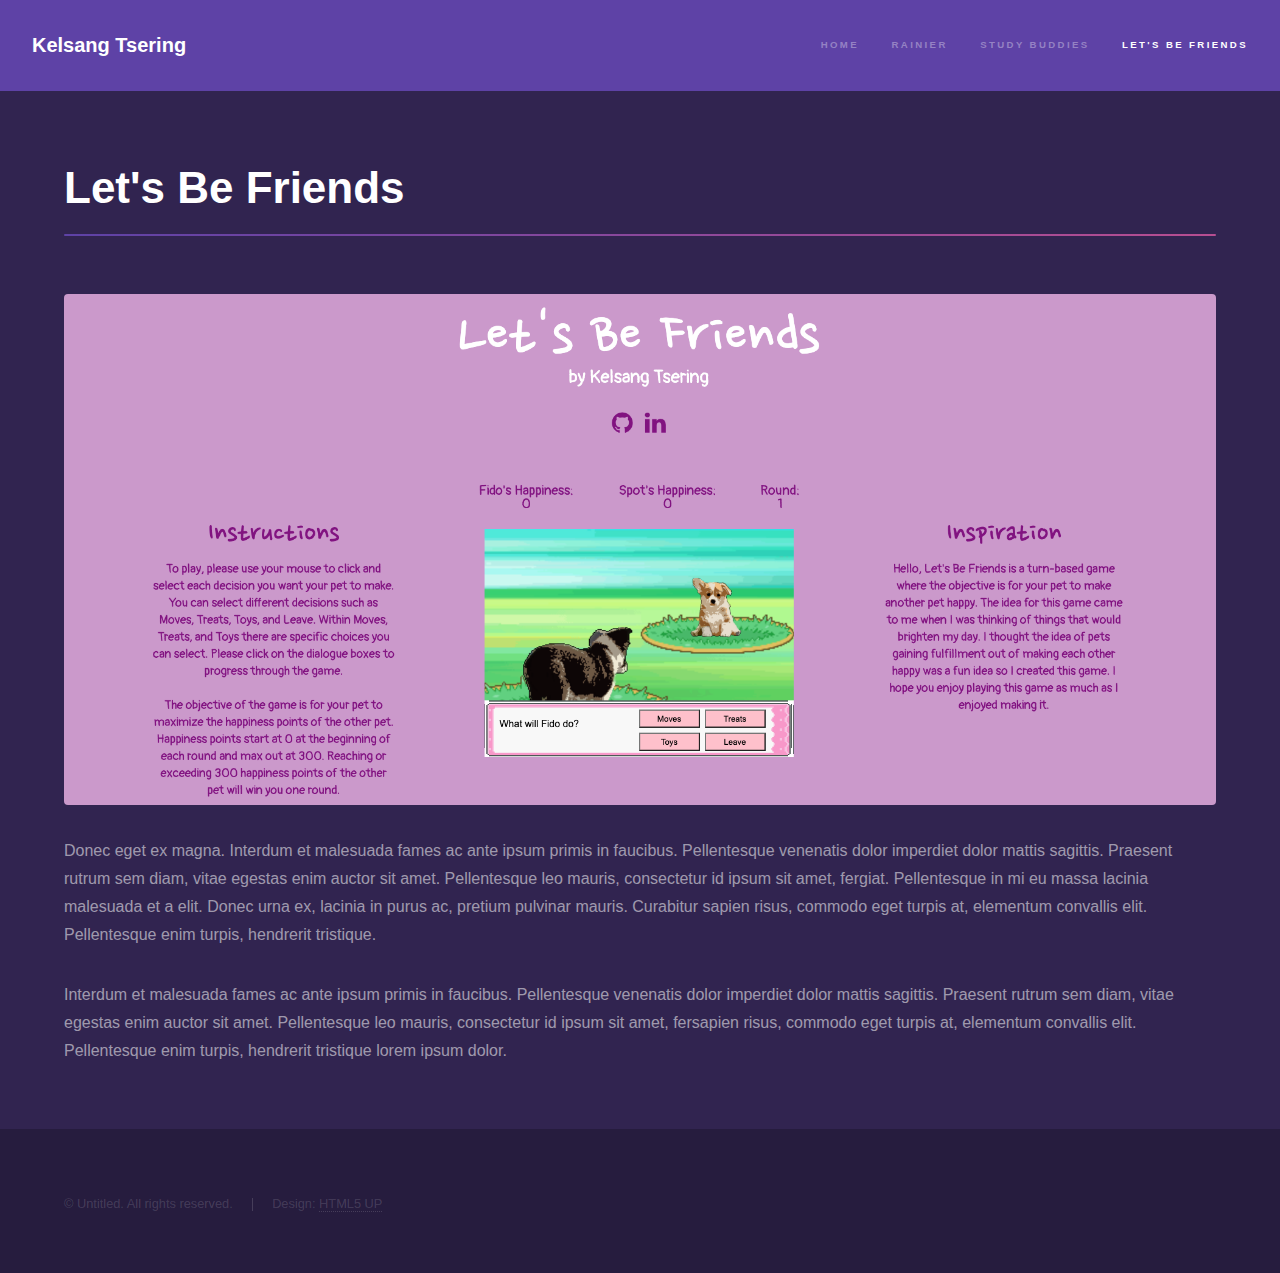
==== letsbefriends.html @ 70586654 "work on changes" ====
<!DOCTYPE HTML>
<!--
	Hyperspace by HTML5 UP
	html5up.net | @ajlkn
	Free for personal and commercial use under the CCA 3.0 license (html5up.net/license)
-->
<html>
	<head>
		<title>Kelsang Tsering</title>
		<meta charset="utf-8" />
		<meta name="viewport" content="width=device-width, initial-scale=1, user-scalable=no" />
		<link rel="stylesheet" href="assets/css/main.css" />
		<noscript><link rel="stylesheet" href="assets/css/noscript.css" /></noscript>
	</head>
	<body class="is-preload">

		<!-- Header -->
			<header id="header">
				<a href="index.html" class="title">Kelsang Tsering</a>
				<nav>
					<ul>
						<li><a href="index.html">Home</a></li>
						<li><a href="rainier.html">Rainier</a></li>
						<li><a href="studybuddies.html">Study Buddies</a></li>
						<li><a href="letsbefriends.html" class="active">Let's Be Friends</a></li>
					</ul>
				</nav>
			</header>

		<!-- Wrapper -->
			<div id="wrapper">

				<!-- Main -->
					<section id="main" class="wrapper">
						<div class="inner">
							<h1 class="major">Let's Be Friends</h1>
							<span class="image fit"><img src="images/letsbefriendsmain.png" alt="" /></span>
							<p>Donec eget ex magna. Interdum et malesuada fames ac ante ipsum primis in faucibus. Pellentesque venenatis dolor imperdiet dolor mattis sagittis. Praesent rutrum sem diam, vitae egestas enim auctor sit amet. Pellentesque leo mauris, consectetur id ipsum sit amet, fergiat. Pellentesque in mi eu massa lacinia malesuada et a elit. Donec urna ex, lacinia in purus ac, pretium pulvinar mauris. Curabitur sapien risus, commodo eget turpis at, elementum convallis elit. Pellentesque enim turpis, hendrerit tristique.</p>
							<p>Interdum et malesuada fames ac ante ipsum primis in faucibus. Pellentesque venenatis dolor imperdiet dolor mattis sagittis. Praesent rutrum sem diam, vitae egestas enim auctor sit amet. Pellentesque leo mauris, consectetur id ipsum sit amet, fersapien risus, commodo eget turpis at, elementum convallis elit. Pellentesque enim turpis, hendrerit tristique lorem ipsum dolor.</p>
						</div>
					</section>

			</div>

		<!-- Footer -->
			<footer id="footer" class="wrapper alt">
				<div class="inner">
					<ul class="menu">
						<li>&copy; Untitled. All rights reserved.</li><li>Design: <a href="http://html5up.net">HTML5 UP</a></li>
					</ul>
				</div>
			</footer>

		<!-- Scripts -->
			<script src="assets/js/jquery.min.js"></script>
			<script src="assets/js/jquery.scrollex.min.js"></script>
			<script src="assets/js/jquery.scrolly.min.js"></script>
			<script src="assets/js/browser.min.js"></script>
			<script src="assets/js/breakpoints.min.js"></script>
			<script src="assets/js/util.js"></script>
			<script src="assets/js/main.js"></script>

	</body>
</html>
---- assets/css/main.css ----
@import url(fontawesome-all.min.css);

/*
	Hyperspace by HTML5 UP
	html5up.net | @ajlkn
	Free for personal and commercial use under the CCA 3.0 license (html5up.net/license)
*/

html, body, div, span, applet, object,
iframe, h1, h2, h3, h4, h5, h6, p, blockquote,
pre, a, abbr, acronym, address, big, cite,
code, del, dfn, em, img, ins, kbd, q, s, samp,
small, strike, strong, sub, sup, tt, var, b,
u, i, center, dl, dt, dd, ol, ul, li, fieldset,
form, label, legend, table, caption, tbody,
tfoot, thead, tr, th, td, article, aside,
canvas, details, embed, figure, figcaption,
footer, header, hgroup, menu, nav, output, ruby,
section, summary, time, mark, audio, video {
	margin: 0;
	padding: 0;
	border: 0;
	font-size: 100%;
	font: inherit;
	vertical-align: baseline;}

article, aside, details, figcaption, figure,
footer, header, hgroup, menu, nav, section {
	display: block;}

body {
	line-height: 1;
}

ol, ul {
	list-style: none;
}

blockquote, q {
	quotes: none;
}

	blockquote:before, blockquote:after, q:before, q:after {
		content: '';
		content: none;
	}

table {
	border-collapse: collapse;
	border-spacing: 0;
}

body {
	-webkit-text-size-adjust: none;
}

mark {
	background-color: transparent;
	color: inherit;
}

input::-moz-focus-inner {
	border: 0;
	padding: 0;
}

input, select, textarea {
	-moz-appearance: none;
	-webkit-appearance: none;
	-ms-appearance: none;
	appearance: none;
}

/* Basic */

	@-ms-viewport {
		width: device-width;
	}

	body {
		-ms-overflow-style: scrollbar;
	}

	@media screen and (max-width: 480px) {

		html, body {
			min-width: 320px;
		}

	}

	html {
		box-sizing: border-box;
	}

	*, *:before, *:after {
		box-sizing: inherit;
	}

	body {
		background: #312450;
	}

		body.is-preload *, body.is-preload *:before, body.is-preload *:after {
			-moz-animation: none !important;
			-webkit-animation: none !important;
			-ms-animation: none !important;
			animation: none !important;
			-moz-transition: none !important;
			-webkit-transition: none !important;
			-ms-transition: none !important;
			transition: none !important;
		}

/* Type */

	body, input, select, textarea {
		color: rgba(255, 255, 255, 0.55);
		font-family: Arial, Helvetica, sans-serif;
		font-size: 16.5pt;
		font-weight: normal;
		line-height: 1.75;
	}

		@media screen and (max-width: 1680px) {

			body, input, select, textarea {
				font-size: 13pt;
			}

		}

		@media screen and (max-width: 1280px) {

			body, input, select, textarea {
				font-size: 12pt;
			}

		}

		@media screen and (max-width: 360px) {

			body, input, select, textarea {
				font-size: 11pt;
			}

		}

	a {
		-moz-transition: color 0.2s ease, border-bottom-color 0.2s ease;
		-webkit-transition: color 0.2s ease, border-bottom-color 0.2s ease;
		-ms-transition: color 0.2s ease, border-bottom-color 0.2s ease;
		transition: color 0.2s ease, border-bottom-color 0.2s ease;
		border-bottom: dotted 1px rgba(255, 255, 255, 0.35);
		color: inherit;
		text-decoration: none;
	}

		a:hover {
			border-bottom-color: transparent;
			color: #ffffff;
		}

	strong, b {
		color: #ffffff;
		font-weight: bold;
	}

	em, i {
		font-style: italic;
	}

	p {
		margin: 0 0 2em 0;
	}

	h1, h2, h3, h4, h5, h6 {
		color: #ffffff;
		font-weight: bold;
		line-height: 1.5;
		margin: 0 0 0.5em 0;
	}

		h1 a, h2 a, h3 a, h4 a, h5 a, h6 a {
			color: inherit;
			text-decoration: none;
		}

	h1 {
		font-size: 2.75em;
	}

		h1.major {
			margin: 0 0 1.3em 0;
			position: relative;
			padding-bottom: 0.35em;
		}

			h1.major:after {
				background-image: -moz-linear-gradient(to right, #5e42a6, #b74e91);
				background-image: -webkit-linear-gradient(to right, #5e42a6, #b74e91);
				background-image: -ms-linear-gradient(to right, #5e42a6, #b74e91);
				background-image: linear-gradient(to right, #5e42a6, #b74e91);
				-moz-transition: max-width 0.2s ease;
				-webkit-transition: max-width 0.2s ease;
				-ms-transition: max-width 0.2s ease;
				transition: max-width 0.2s ease;
				border-radius: 0.2em;
				bottom: 0;
				content: '';
				height: 0.05em;
				position: absolute;
				right: 0;
				width: 100%;
			}

	h2 {
		font-size: 1.75em;
	}

	h3 {
		font-size: 1.1em;
	}

	h4 {
		font-size: 1em;
	}

	h5 {
		font-size: 0.8em;
	}

	h6 {
		font-size: 0.6em;
	}

	@media screen and (max-width: 736px) {

		h1 {
			font-size: 2em;
		}

		h2 {
			font-size: 1.25em;
		}

		h3 {
			font-size: 1em;
		}

		h4 {
			font-size: 0.8em;
		}

		h5 {
			font-size: 0.6em;
		}

		h6 {
			font-size: 0.6em;
		}

	}

	sub {
		font-size: 0.8em;
		position: relative;
		top: 0.5em;
	}

	sup {
		font-size: 0.8em;
		position: relative;
		top: -0.5em;
	}

	blockquote {
		border-left: solid 4px rgba(255, 255, 255, 0.15);
		font-style: italic;
		margin: 0 0 2em 0;
		padding: 0.5em 0 0.5em 2em;
	}

	code {
		background: rgba(255, 255, 255, 0.05);
		border-radius: 0.25em;
		border: solid 1px rgba(255, 255, 255, 0.15);
		font-family: "Courier New", monospace;
		font-size: 0.9em;
		margin: 0 0.25em;
		padding: 0.25em 0.65em;
	}

	pre {
		-webkit-overflow-scrolling: touch;
		font-family: "Courier New", monospace;
		font-size: 0.9em;
		margin: 0 0 2em 0;
	}

		pre code {
			display: block;
			line-height: 1.75em;
			padding: 1em 1.5em;
			overflow-x: auto;
		}

	hr {
		border: 0;
		border-bottom: solid 1px rgba(255, 255, 255, 0.15);
		margin: 2em 0;
	}

		hr.major {
			margin: 3em 0;
		}

	.align-left {
		text-align: left;
	}

	.align-center {
		text-align: center;
	}

	.align-right {
		text-align: right;
	}

/* Row */

	.row {
		display: flex;
		flex-wrap: wrap;
		box-sizing: border-box;
		align-items: stretch;
	}

		.row > * {
			box-sizing: border-box;
		}

		.row.gtr-uniform > * > :last-child {
			margin-bottom: 0;
		}

		.row.aln-left {
			justify-content: flex-start;
		}

		.row.aln-center {
			justify-content: center;
		}

		.row.aln-right {
			justify-content: flex-end;
		}

		.row.aln-top {
			align-items: flex-start;
		}

		.row.aln-middle {
			align-items: center;
		}

		.row.aln-bottom {
			align-items: flex-end;
		}

		.row > .imp {
			order: -1;
		}

		.row > .col-1 {
			width: 8.33333%;
		}

		.row > .off-1 {
			margin-left: 8.33333%;
		}

		.row > .col-2 {
			width: 16.66667%;
		}

		.row > .off-2 {
			margin-left: 16.66667%;
		}

		.row > .col-3 {
			width: 25%;
		}

		.row > .off-3 {
			margin-left: 25%;
		}

		.row > .col-4 {
			width: 33.33333%;
		}

		.row > .off-4 {
			margin-left: 33.33333%;
		}

		.row > .col-5 {
			width: 41.66667%;
		}

		.row > .off-5 {
			margin-left: 41.66667%;
		}

		.row > .col-6 {
			width: 50%;
		}

		.row > .off-6 {
			margin-left: 50%;
		}

		.row > .col-7 {
			width: 58.33333%;
		}

		.row > .off-7 {
			margin-left: 58.33333%;
		}

		.row > .col-8 {
			width: 66.66667%;
		}

		.row > .off-8 {
			margin-left: 66.66667%;
		}

		.row > .col-9 {
			width: 75%;
		}

		.row > .off-9 {
			margin-left: 75%;
		}

		.row > .col-10 {
			width: 83.33333%;
		}

		.row > .off-10 {
			margin-left: 83.33333%;
		}

		.row > .col-11 {
			width: 91.66667%;
		}

		.row > .off-11 {
			margin-left: 91.66667%;
		}

		.row > .col-12 {
			width: 100%;
		}

		.row > .off-12 {
			margin-left: 100%;
		}

		.row.gtr-0 {
			margin-top: 0;
			margin-left: 0em;
		}

			.row.gtr-0 > * {
				padding: 0 0 0 0em;
			}

			.row.gtr-0.gtr-uniform {
				margin-top: 0em;
			}

				.row.gtr-0.gtr-uniform > * {
					padding-top: 0em;
				}

		.row.gtr-25 {
			margin-top: 0;
			margin-left: -0.375em;
		}

			.row.gtr-25 > * {
				padding: 0 0 0 0.375em;
			}

			.row.gtr-25.gtr-uniform {
				margin-top: -0.375em;
			}

				.row.gtr-25.gtr-uniform > * {
					padding-top: 0.375em;
				}

		.row.gtr-50 {
			margin-top: 0;
			margin-left: -0.75em;
		}

			.row.gtr-50 > * {
				padding: 0 0 0 0.75em;
			}

			.row.gtr-50.gtr-uniform {
				margin-top: -0.75em;
			}

				.row.gtr-50.gtr-uniform > * {
					padding-top: 0.75em;
				}

		.row {
			margin-top: 0;
			margin-left: -1.5em;
		}

			.row > * {
				padding: 0 0 0 1.5em;
			}

			.row.gtr-uniform {
				margin-top: -1.5em;
			}

				.row.gtr-uniform > * {
					padding-top: 1.5em;
				}

		.row.gtr-150 {
			margin-top: 0;
			margin-left: -2.25em;
		}

			.row.gtr-150 > * {
				padding: 0 0 0 2.25em;
			}

			.row.gtr-150.gtr-uniform {
				margin-top: -2.25em;
			}

				.row.gtr-150.gtr-uniform > * {
					padding-top: 2.25em;
				}

		.row.gtr-200 {
			margin-top: 0;
			margin-left: -3em;
		}

			.row.gtr-200 > * {
				padding: 0 0 0 3em;
			}

			.row.gtr-200.gtr-uniform {
				margin-top: -3em;
			}

				.row.gtr-200.gtr-uniform > * {
					padding-top: 3em;
				}

		@media screen and (max-width: 1680px) {

			.row {
				display: flex;
				flex-wrap: wrap;
				box-sizing: border-box;
				align-items: stretch;
			}

				.row > * {
					box-sizing: border-box;
				}

				.row.gtr-uniform > * > :last-child {
					margin-bottom: 0;
				}

				.row.aln-left {
					justify-content: flex-start;
				}

				.row.aln-center {
					justify-content: center;
				}

				.row.aln-right {
					justify-content: flex-end;
				}

				.row.aln-top {
					align-items: flex-start;
				}

				.row.aln-middle {
					align-items: center;
				}

				.row.aln-bottom {
					align-items: flex-end;
				}

				.row > .imp-xlarge {
					order: -1;
				}

				.row > .col-1-xlarge {
					width: 8.33333%;
				}

				.row > .off-1-xlarge {
					margin-left: 8.33333%;
				}

				.row > .col-2-xlarge {
					width: 16.66667%;
				}

				.row > .off-2-xlarge {
					margin-left: 16.66667%;
				}

				.row > .col-3-xlarge {
					width: 25%;
				}

				.row > .off-3-xlarge {
					margin-left: 25%;
				}

				.row > .col-4-xlarge {
					width: 33.33333%;
				}

				.row > .off-4-xlarge {
					margin-left: 33.33333%;
				}

				.row > .col-5-xlarge {
					width: 41.66667%;
				}

				.row > .off-5-xlarge {
					margin-left: 41.66667%;
				}

				.row > .col-6-xlarge {
					width: 50%;
				}

				.row > .off-6-xlarge {
					margin-left: 50%;
				}

				.row > .col-7-xlarge {
					width: 58.33333%;
				}

				.row > .off-7-xlarge {
					margin-left: 58.33333%;
				}

				.row > .col-8-xlarge {
					width: 66.66667%;
				}

				.row > .off-8-xlarge {
					margin-left: 66.66667%;
				}

				.row > .col-9-xlarge {
					width: 75%;
				}

				.row > .off-9-xlarge {
					margin-left: 75%;
				}

				.row > .col-10-xlarge {
					width: 83.33333%;
				}

				.row > .off-10-xlarge {
					margin-left: 83.33333%;
				}

				.row > .col-11-xlarge {
					width: 91.66667%;
				}

				.row > .off-11-xlarge {
					margin-left: 91.66667%;
				}

				.row > .col-12-xlarge {
					width: 100%;
				}

				.row > .off-12-xlarge {
					margin-left: 100%;
				}

				.row.gtr-0 {
					margin-top: 0;
					margin-left: 0em;
				}

					.row.gtr-0 > * {
						padding: 0 0 0 0em;
					}

					.row.gtr-0.gtr-uniform {
						margin-top: 0em;
					}

						.row.gtr-0.gtr-uniform > * {
							padding-top: 0em;
						}

				.row.gtr-25 {
					margin-top: 0;
					margin-left: -0.375em;
				}

					.row.gtr-25 > * {
						padding: 0 0 0 0.375em;
					}

					.row.gtr-25.gtr-uniform {
						margin-top: -0.375em;
					}

						.row.gtr-25.gtr-uniform > * {
							padding-top: 0.375em;
						}

				.row.gtr-50 {
					margin-top: 0;
					margin-left: -0.75em;
				}

					.row.gtr-50 > * {
						padding: 0 0 0 0.75em;
					}

					.row.gtr-50.gtr-uniform {
						margin-top: -0.75em;
					}

						.row.gtr-50.gtr-uniform > * {
							padding-top: 0.75em;
						}

				.row {
					margin-top: 0;
					margin-left: -1.5em;
				}

					.row > * {
						padding: 0 0 0 1.5em;
					}

					.row.gtr-uniform {
						margin-top: -1.5em;
					}

						.row.gtr-uniform > * {
							padding-top: 1.5em;
						}

				.row.gtr-150 {
					margin-top: 0;
					margin-left: -2.25em;
				}

					.row.gtr-150 > * {
						padding: 0 0 0 2.25em;
					}

					.row.gtr-150.gtr-uniform {
						margin-top: -2.25em;
					}

						.row.gtr-150.gtr-uniform > * {
							padding-top: 2.25em;
						}

				.row.gtr-200 {
					margin-top: 0;
					margin-left: -3em;
				}

					.row.gtr-200 > * {
						padding: 0 0 0 3em;
					}

					.row.gtr-200.gtr-uniform {
						margin-top: -3em;
					}

						.row.gtr-200.gtr-uniform > * {
							padding-top: 3em;
						}

		}

		@media screen and (max-width: 1280px) {

			.row {
				display: flex;
				flex-wrap: wrap;
				box-sizing: border-box;
				align-items: stretch;
			}

				.row > * {
					box-sizing: border-box;
				}

				.row.gtr-uniform > * > :last-child {
					margin-bottom: 0;
				}

				.row.aln-left {
					justify-content: flex-start;
				}

				.row.aln-center {
					justify-content: center;
				}

				.row.aln-right {
					justify-content: flex-end;
				}

				.row.aln-top {
					align-items: flex-start;
				}

				.row.aln-middle {
					align-items: center;
				}

				.row.aln-bottom {
					align-items: flex-end;
				}

				.row > .imp-large {
					order: -1;
				}

				.row > .col-1-large {
					width: 8.33333%;
				}

				.row > .off-1-large {
					margin-left: 8.33333%;
				}

				.row > .col-2-large {
					width: 16.66667%;
				}

				.row > .off-2-large {
					margin-left: 16.66667%;
				}

				.row > .col-3-large {
					width: 25%;
				}

				.row > .off-3-large {
					margin-left: 25%;
				}

				.row > .col-4-large {
					width: 33.33333%;
				}

				.row > .off-4-large {
					margin-left: 33.33333%;
				}

				.row > .col-5-large {
					width: 41.66667%;
				}

				.row > .off-5-large {
					margin-left: 41.66667%;
				}

				.row > .col-6-large {
					width: 50%;
				}

				.row > .off-6-large {
					margin-left: 50%;
				}

				.row > .col-7-large {
					width: 58.33333%;
				}

				.row > .off-7-large {
					margin-left: 58.33333%;
				}

				.row > .col-8-large {
					width: 66.66667%;
				}

				.row > .off-8-large {
					margin-left: 66.66667%;
				}

				.row > .col-9-large {
					width: 75%;
				}

				.row > .off-9-large {
					margin-left: 75%;
				}

				.row > .col-10-large {
					width: 83.33333%;
				}

				.row > .off-10-large {
					margin-left: 83.33333%;
				}

				.row > .col-11-large {
					width: 91.66667%;
				}

				.row > .off-11-large {
					margin-left: 91.66667%;
				}

				.row > .col-12-large {
					width: 100%;
				}

				.row > .off-12-large {
					margin-left: 100%;
				}

				.row.gtr-0 {
					margin-top: 0;
					margin-left: 0em;
				}

					.row.gtr-0 > * {
						padding: 0 0 0 0em;
					}

					.row.gtr-0.gtr-uniform {
						margin-top: 0em;
					}

						.row.gtr-0.gtr-uniform > * {
							padding-top: 0em;
						}

				.row.gtr-25 {
					margin-top: 0;
					margin-left: -0.375em;
				}

					.row.gtr-25 > * {
						padding: 0 0 0 0.375em;
					}

					.row.gtr-25.gtr-uniform {
						margin-top: -0.375em;
					}

						.row.gtr-25.gtr-uniform > * {
							padding-top: 0.375em;
						}

				.row.gtr-50 {
					margin-top: 0;
					margin-left: -0.75em;
				}

					.row.gtr-50 > * {
						padding: 0 0 0 0.75em;
					}

					.row.gtr-50.gtr-uniform {
						margin-top: -0.75em;
					}

						.row.gtr-50.gtr-uniform > * {
							padding-top: 0.75em;
						}

				.row {
					margin-top: 0;
					margin-left: -1.5em;
				}

					.row > * {
						padding: 0 0 0 1.5em;
					}

					.row.gtr-uniform {
						margin-top: -1.5em;
					}

						.row.gtr-uniform > * {
							padding-top: 1.5em;
						}

				.row.gtr-150 {
					margin-top: 0;
					margin-left: -2.25em;
				}

					.row.gtr-150 > * {
						padding: 0 0 0 2.25em;
					}

					.row.gtr-150.gtr-uniform {
						margin-top: -2.25em;
					}

						.row.gtr-150.gtr-uniform > * {
							padding-top: 2.25em;
						}

				.row.gtr-200 {
					margin-top: 0;
					margin-left: -3em;
				}

					.row.gtr-200 > * {
						padding: 0 0 0 3em;
					}

					.row.gtr-200.gtr-uniform {
						margin-top: -3em;
					}

						.row.gtr-200.gtr-uniform > * {
							padding-top: 3em;
						}

		}

		@media screen and (max-width: 980px) {

			.row {
				display: flex;
				flex-wrap: wrap;
				box-sizing: border-box;
				align-items: stretch;
			}

				.row > * {
					box-sizing: border-box;
				}

				.row.gtr-uniform > * > :last-child {
					margin-bottom: 0;
				}

				.row.aln-left {
					justify-content: flex-start;
				}

				.row.aln-center {
					justify-content: center;
				}

				.row.aln-right {
					justify-content: flex-end;
				}

				.row.aln-top {
					align-items: flex-start;
				}

				.row.aln-middle {
					align-items: center;
				}

				.row.aln-bottom {
					align-items: flex-end;
				}

				.row > .imp-medium {
					order: -1;
				}

				.row > .col-1-medium {
					width: 8.33333%;
				}

				.row > .off-1-medium {
					margin-left: 8.33333%;
				}

				.row > .col-2-medium {
					width: 16.66667%;
				}

				.row > .off-2-medium {
					margin-left: 16.66667%;
				}

				.row > .col-3-medium {
					width: 25%;
				}

				.row > .off-3-medium {
					margin-left: 25%;
				}

				.row > .col-4-medium {
					width: 33.33333%;
				}

				.row > .off-4-medium {
					margin-left: 33.33333%;
				}

				.row > .col-5-medium {
					width: 41.66667%;
				}

				.row > .off-5-medium {
					margin-left: 41.66667%;
				}

				.row > .col-6-medium {
					width: 50%;
				}

				.row > .off-6-medium {
					margin-left: 50%;
				}

				.row > .col-7-medium {
					width: 58.33333%;
				}

				.row > .off-7-medium {
					margin-left: 58.33333%;
				}

				.row > .col-8-medium {
					width: 66.66667%;
				}

				.row > .off-8-medium {
					margin-left: 66.66667%;
				}

				.row > .col-9-medium {
					width: 75%;
				}

				.row > .off-9-medium {
					margin-left: 75%;
				}

				.row > .col-10-medium {
					width: 83.33333%;
				}

				.row > .off-10-medium {
					margin-left: 83.33333%;
				}

				.row > .col-11-medium {
					width: 91.66667%;
				}

				.row > .off-11-medium {
					margin-left: 91.66667%;
				}

				.row > .col-12-medium {
					width: 100%;
				}

				.row > .off-12-medium {
					margin-left: 100%;
				}

				.row.gtr-0 {
					margin-top: 0;
					margin-left: 0em;
				}

					.row.gtr-0 > * {
						padding: 0 0 0 0em;
					}

					.row.gtr-0.gtr-uniform {
						margin-top: 0em;
					}

						.row.gtr-0.gtr-uniform > * {
							padding-top: 0em;
						}

				.row.gtr-25 {
					margin-top: 0;
					margin-left: -0.375em;
				}

					.row.gtr-25 > * {
						padding: 0 0 0 0.375em;
					}

					.row.gtr-25.gtr-uniform {
						margin-top: -0.375em;
					}

						.row.gtr-25.gtr-uniform > * {
							padding-top: 0.375em;
						}

				.row.gtr-50 {
					margin-top: 0;
					margin-left: -0.75em;
				}

					.row.gtr-50 > * {
						padding: 0 0 0 0.75em;
					}

					.row.gtr-50.gtr-uniform {
						margin-top: -0.75em;
					}

						.row.gtr-50.gtr-uniform > * {
							padding-top: 0.75em;
						}

				.row {
					margin-top: 0;
					margin-left: -1.5em;
				}

					.row > * {
						padding: 0 0 0 1.5em;
					}

					.row.gtr-uniform {
						margin-top: -1.5em;
					}

						.row.gtr-uniform > * {
							padding-top: 1.5em;
						}

				.row.gtr-150 {
					margin-top: 0;
					margin-left: -2.25em;
				}

					.row.gtr-150 > * {
						padding: 0 0 0 2.25em;
					}

					.row.gtr-150.gtr-uniform {
						margin-top: -2.25em;
					}

						.row.gtr-150.gtr-uniform > * {
							padding-top: 2.25em;
						}

				.row.gtr-200 {
					margin-top: 0;
					margin-left: -3em;
				}

					.row.gtr-200 > * {
						padding: 0 0 0 3em;
					}

					.row.gtr-200.gtr-uniform {
						margin-top: -3em;
					}

						.row.gtr-200.gtr-uniform > * {
							padding-top: 3em;
						}

		}

		@media screen and (max-width: 736px) {

			.row {
				display: flex;
				flex-wrap: wrap;
				box-sizing: border-box;
				align-items: stretch;
			}

				.row > * {
					box-sizing: border-box;
				}

				.row.gtr-uniform > * > :last-child {
					margin-bottom: 0;
				}

				.row.aln-left {
					justify-content: flex-start;
				}

				.row.aln-center {
					justify-content: center;
				}

				.row.aln-right {
					justify-content: flex-end;
				}

				.row.aln-top {
					align-items: flex-start;
				}

				.row.aln-middle {
					align-items: center;
				}

				.row.aln-bottom {
					align-items: flex-end;
				}

				.row > .imp-small {
					order: -1;
				}

				.row > .col-1-small {
					width: 8.33333%;
				}

				.row > .off-1-small {
					margin-left: 8.33333%;
				}

				.row > .col-2-small {
					width: 16.66667%;
				}

				.row > .off-2-small {
					margin-left: 16.66667%;
				}

				.row > .col-3-small {
					width: 25%;
				}

				.row > .off-3-small {
					margin-left: 25%;
				}

				.row > .col-4-small {
					width: 33.33333%;
				}

				.row > .off-4-small {
					margin-left: 33.33333%;
				}

				.row > .col-5-small {
					width: 41.66667%;
				}

				.row > .off-5-small {
					margin-left: 41.66667%;
				}

				.row > .col-6-small {
					width: 50%;
				}

				.row > .off-6-small {
					margin-left: 50%;
				}

				.row > .col-7-small {
					width: 58.33333%;
				}

				.row > .off-7-small {
					margin-left: 58.33333%;
				}

				.row > .col-8-small {
					width: 66.66667%;
				}

				.row > .off-8-small {
					margin-left: 66.66667%;
				}

				.row > .col-9-small {
					width: 75%;
				}

				.row > .off-9-small {
					margin-left: 75%;
				}

				.row > .col-10-small {
					width: 83.33333%;
				}

				.row > .off-10-small {
					margin-left: 83.33333%;
				}

				.row > .col-11-small {
					width: 91.66667%;
				}

				.row > .off-11-small {
					margin-left: 91.66667%;
				}

				.row > .col-12-small {
					width: 100%;
				}

				.row > .off-12-small {
					margin-left: 100%;
				}

				.row.gtr-0 {
					margin-top: 0;
					margin-left: 0em;
				}

					.row.gtr-0 > * {
						padding: 0 0 0 0em;
					}

					.row.gtr-0.gtr-uniform {
						margin-top: 0em;
					}

						.row.gtr-0.gtr-uniform > * {
							padding-top: 0em;
						}

				.row.gtr-25 {
					margin-top: 0;
					margin-left: -0.375em;
				}

					.row.gtr-25 > * {
						padding: 0 0 0 0.375em;
					}

					.row.gtr-25.gtr-uniform {
						margin-top: -0.375em;
					}

						.row.gtr-25.gtr-uniform > * {
							padding-top: 0.375em;
						}

				.row.gtr-50 {
					margin-top: 0;
					margin-left: -0.75em;
				}

					.row.gtr-50 > * {
						padding: 0 0 0 0.75em;
					}

					.row.gtr-50.gtr-uniform {
						margin-top: -0.75em;
					}

						.row.gtr-50.gtr-uniform > * {
							padding-top: 0.75em;
						}

				.row {
					margin-top: 0;
					margin-left: -1.5em;
				}

					.row > * {
						padding: 0 0 0 1.5em;
					}

					.row.gtr-uniform {
						margin-top: -1.5em;
					}

						.row.gtr-uniform > * {
							padding-top: 1.5em;
						}

				.row.gtr-150 {
					margin-top: 0;
					margin-left: -2.25em;
				}

					.row.gtr-150 > * {
						padding: 0 0 0 2.25em;
					}

					.row.gtr-150.gtr-uniform {
						margin-top: -2.25em;
					}

						.row.gtr-150.gtr-uniform > * {
							padding-top: 2.25em;
						}

				.row.gtr-200 {
					margin-top: 0;
					margin-left: -3em;
				}

					.row.gtr-200 > * {
						padding: 0 0 0 3em;
					}

					.row.gtr-200.gtr-uniform {
						margin-top: -3em;
					}

						.row.gtr-200.gtr-uniform > * {
							padding-top: 3em;
						}

		}

		@media screen and (max-width: 480px) {

			.row {
				display: flex;
				flex-wrap: wrap;
				box-sizing: border-box;
				align-items: stretch;
			}

				.row > * {
					box-sizing: border-box;
				}

				.row.gtr-uniform > * > :last-child {
					margin-bottom: 0;
				}

				.row.aln-left {
					justify-content: flex-start;
				}

				.row.aln-center {
					justify-content: center;
				}

				.row.aln-right {
					justify-content: flex-end;
				}

				.row.aln-top {
					align-items: flex-start;
				}

				.row.aln-middle {
					align-items: center;
				}

				.row.aln-bottom {
					align-items: flex-end;
				}

				.row > .imp-xsmall {
					order: -1;
				}

				.row > .col-1-xsmall {
					width: 8.33333%;
				}

				.row > .off-1-xsmall {
					margin-left: 8.33333%;
				}

				.row > .col-2-xsmall {
					width: 16.66667%;
				}

				.row > .off-2-xsmall {
					margin-left: 16.66667%;
				}

				.row > .col-3-xsmall {
					width: 25%;
				}

				.row > .off-3-xsmall {
					margin-left: 25%;
				}

				.row > .col-4-xsmall {
					width: 33.33333%;
				}

				.row > .off-4-xsmall {
					margin-left: 33.33333%;
				}

				.row > .col-5-xsmall {
					width: 41.66667%;
				}

				.row > .off-5-xsmall {
					margin-left: 41.66667%;
				}

				.row > .col-6-xsmall {
					width: 50%;
				}

				.row > .off-6-xsmall {
					margin-left: 50%;
				}

				.row > .col-7-xsmall {
					width: 58.33333%;
				}

				.row > .off-7-xsmall {
					margin-left: 58.33333%;
				}

				.row > .col-8-xsmall {
					width: 66.66667%;
				}

				.row > .off-8-xsmall {
					margin-left: 66.66667%;
				}

				.row > .col-9-xsmall {
					width: 75%;
				}

				.row > .off-9-xsmall {
					margin-left: 75%;
				}

				.row > .col-10-xsmall {
					width: 83.33333%;
				}

				.row > .off-10-xsmall {
					margin-left: 83.33333%;
				}

				.row > .col-11-xsmall {
					width: 91.66667%;
				}

				.row > .off-11-xsmall {
					margin-left: 91.66667%;
				}

				.row > .col-12-xsmall {
					width: 100%;
				}

				.row > .off-12-xsmall {
					margin-left: 100%;
				}

				.row.gtr-0 {
					margin-top: 0;
					margin-left: 0em;
				}

					.row.gtr-0 > * {
						padding: 0 0 0 0em;
					}

					.row.gtr-0.gtr-uniform {
						margin-top: 0em;
					}

						.row.gtr-0.gtr-uniform > * {
							padding-top: 0em;
						}

				.row.gtr-25 {
					margin-top: 0;
					margin-left: -0.375em;
				}

					.row.gtr-25 > * {
						padding: 0 0 0 0.375em;
					}

					.row.gtr-25.gtr-uniform {
						margin-top: -0.375em;
					}

						.row.gtr-25.gtr-uniform > * {
							padding-top: 0.375em;
						}

				.row.gtr-50 {
					margin-top: 0;
					margin-left: -0.75em;
				}

					.row.gtr-50 > * {
						padding: 0 0 0 0.75em;
					}

					.row.gtr-50.gtr-uniform {
						margin-top: -0.75em;
					}

						.row.gtr-50.gtr-uniform > * {
							padding-top: 0.75em;
						}

				.row {
					margin-top: 0;
					margin-left: -1.5em;
				}

					.row > * {
						padding: 0 0 0 1.5em;
					}

					.row.gtr-uniform {
						margin-top: -1.5em;
					}

						.row.gtr-uniform > * {
							padding-top: 1.5em;
						}

				.row.gtr-150 {
					margin-top: 0;
					margin-left: -2.25em;
				}

					.row.gtr-150 > * {
						padding: 0 0 0 2.25em;
					}

					.row.gtr-150.gtr-uniform {
						margin-top: -2.25em;
					}

						.row.gtr-150.gtr-uniform > * {
							padding-top: 2.25em;
						}

				.row.gtr-200 {
					margin-top: 0;
					margin-left: -3em;
				}

					.row.gtr-200 > * {
						padding: 0 0 0 3em;
					}

					.row.gtr-200.gtr-uniform {
						margin-top: -3em;
					}

						.row.gtr-200.gtr-uniform > * {
							padding-top: 3em;
						}

		}

/* Box */

	.box {
		border-radius: 0.25em;
		border: solid 1px rgba(255, 255, 255, 0.15);
		margin-bottom: 2em;
		padding: 1.5em;
	}

		.box > :last-child,
		.box > :last-child > :last-child,
		.box > :last-child > :last-child > :last-child {
			margin-bottom: 0;
		}

		.box.alt {
			border: 0;
			border-radius: 0;
			padding: 0;
		}

/* Button */

	input[type="submit"],
	input[type="reset"],
	input[type="button"],
	button,
	.button {
		-moz-appearance: none;
		-webkit-appearance: none;
		-ms-appearance: none;
		appearance: none;
		-moz-transition: border-color 0.2s ease;
		-webkit-transition: border-color 0.2s ease;
		-ms-transition: border-color 0.2s ease;
		transition: border-color 0.2s ease;
		background-color: transparent;
		border: solid 1px !important;
		border-color: rgba(255, 255, 255, 0.15) !important;
		border-radius: 3em;
		color: #ffffff !important;
		cursor: pointer;
		display: inline-block;
		font-size: 0.6em;
		font-weight: bold;
		height: calc(4.75em + 2px);
		letter-spacing: 0.25em;
		line-height: 4.75em;
		outline: 0;
		padding: 0 3.75em;
		position: relative;
		text-align: center;
		text-decoration: none;
		text-transform: uppercase;
		white-space: nowrap;
	}

		input[type="submit"]:after,
		input[type="reset"]:after,
		input[type="button"]:after,
		button:after,
		.button:after {
			-moz-transform: scale(0.25);
			-webkit-transform: scale(0.25);
			-ms-transform: scale(0.25);
			transform: scale(0.25);
			pointer-events: none;
			-moz-transition: opacity 0.2s ease, -moz-transform 0.2s ease;
			-webkit-transition: opacity 0.2s ease, -webkit-transform 0.2s ease;
			-ms-transition: opacity 0.2s ease, -ms-transform 0.2s ease;
			transition: opacity 0.2s ease, transform 0.2s ease;
			background: #ffffff;
			border-radius: 3em;
			content: '';
			height: 100%;
			left: 0;
			opacity: 0;
			position: absolute;
			top: 0;
			width: 100%;
		}

		input[type="submit"].icon:before,
		input[type="reset"].icon:before,
		input[type="button"].icon:before,
		button.icon:before,
		.button.icon:before {
			margin-right: 0.75em;
		}

		input[type="submit"].fit,
		input[type="reset"].fit,
		input[type="button"].fit,
		button.fit,
		.button.fit {
			width: 100%;
		}

		input[type="submit"].small,
		input[type="reset"].small,
		input[type="button"].small,
		button.small,
		.button.small {
			font-size: 0.4em;
		}

		input[type="submit"].large,
		input[type="reset"].large,
		input[type="button"].large,
		button.large,
		.button.large {
			font-size: 0.8em;
		}

		input[type="submit"].primary,
		input[type="reset"].primary,
		input[type="button"].primary,
		button.primary,
		.button.primary {
			background-color: #ffffff;
			color: #312450 !important;
		}

			input[type="submit"].primary:after,
			input[type="reset"].primary:after,
			input[type="button"].primary:after,
			button.primary:after,
			.button.primary:after {
				display: none;
			}

		input[type="submit"].disabled, input[type="submit"]:disabled,
		input[type="reset"].disabled,
		input[type="reset"]:disabled,
		input[type="button"].disabled,
		input[type="button"]:disabled,
		button.disabled,
		button:disabled,
		.button.disabled,
		.button:disabled {
			cursor: default;
			opacity: 0.5;
			pointer-events: none;
		}

		input[type="submit"]:hover,
		input[type="reset"]:hover,
		input[type="button"]:hover,
		button:hover,
		.button:hover {
			border-color: rgba(255, 255, 255, 0.55) !important;
		}

			input[type="submit"]:hover:after,
			input[type="reset"]:hover:after,
			input[type="button"]:hover:after,
			button:hover:after,
			.button:hover:after {
				opacity: 0.05;
				-moz-transform: scale(1);
				-webkit-transform: scale(1);
				-ms-transform: scale(1);
				transform: scale(1);
			}

			input[type="submit"]:hover:active,
			input[type="reset"]:hover:active,
			input[type="button"]:hover:active,
			button:hover:active,
			.button:hover:active {
				border-color: #ffffff !important;
			}

				input[type="submit"]:hover:active:after,
				input[type="reset"]:hover:active:after,
				input[type="button"]:hover:active:after,
				button:hover:active:after,
				.button:hover:active:after {
					opacity: 0.1;
				}

/* Features */

	.features {
		display: -moz-flex;
		display: -webkit-flex;
		display: -ms-flex;
		display: flex;
		-moz-flex-wrap: wrap;
		-webkit-flex-wrap: wrap;
		-ms-flex-wrap: wrap;
		flex-wrap: wrap;
		border-radius: 0.25em;
		border: solid 1px rgba(255, 255, 255, 0.15);
		background: rgba(255, 255, 255, 0.05);
		margin: 0 0 2em 0;
	}

		.features section {
			padding: 3.5em 3em 1em 7em ;
			width: 50%;
			border-top: solid 1px rgba(255, 255, 255, 0.15);
			position: relative;
		}

			.features section:nth-child(-n + 2) {
				border-top-width: 0;
			}

			.features section:nth-child(2n) {
				border-left: solid 1px rgba(255, 255, 255, 0.15);
			}

			.features section .icon {
				-moz-transition: opacity 0.5s ease, -moz-transform 0.5s ease;
				-webkit-transition: opacity 0.5s ease, -webkit-transform 0.5s ease;
				-ms-transition: opacity 0.5s ease, -ms-transform 0.5s ease;
				transition: opacity 0.5s ease, transform 0.5s ease;
				-moz-transition-delay: 1s;
				-webkit-transition-delay: 1s;
				-ms-transition-delay: 1s;
				transition-delay: 1s;
				-moz-transform: scale(1);
				-webkit-transform: scale(1);
				-ms-transform: scale(1);
				transform: scale(1);
				position: absolute;
				left: 3em;
				top: 3em;
				opacity: 1;
			}

			.features section:nth-child(1) .icon {
				-moz-transition-delay: 0.15s;
				-webkit-transition-delay: 0.15s;
				-ms-transition-delay: 0.15s;
				transition-delay: 0.15s;
			}

			.features section:nth-child(2) .icon {
				-moz-transition-delay: 0.3s;
				-webkit-transition-delay: 0.3s;
				-ms-transition-delay: 0.3s;
				transition-delay: 0.3s;
			}

			.features section:nth-child(3) .icon {
				-moz-transition-delay: 0.45s;
				-webkit-transition-delay: 0.45s;
				-ms-transition-delay: 0.45s;
				transition-delay: 0.45s;
			}

			.features section:nth-child(4) .icon {
				-moz-transition-delay: 0.6s;
				-webkit-transition-delay: 0.6s;
				-ms-transition-delay: 0.6s;
				transition-delay: 0.6s;
			}

			.features section:nth-child(5) .icon {
				-moz-transition-delay: 0.75s;
				-webkit-transition-delay: 0.75s;
				-ms-transition-delay: 0.75s;
				transition-delay: 0.75s;
			}

			.features section:nth-child(6) .icon {
				-moz-transition-delay: 0.9s;
				-webkit-transition-delay: 0.9s;
				-ms-transition-delay: 0.9s;
				transition-delay: 0.9s;
			}

			.features section:nth-child(7) .icon {
				-moz-transition-delay: 1.05s;
				-webkit-transition-delay: 1.05s;
				-ms-transition-delay: 1.05s;
				transition-delay: 1.05s;
			}

			.features section:nth-child(8) .icon {
				-moz-transition-delay: 1.2s;
				-webkit-transition-delay: 1.2s;
				-ms-transition-delay: 1.2s;
				transition-delay: 1.2s;
			}

			.features section:nth-child(9) .icon {
				-moz-transition-delay: 1.35s;
				-webkit-transition-delay: 1.35s;
				-ms-transition-delay: 1.35s;
				transition-delay: 1.35s;
			}

			.features section:nth-child(10) .icon {
				-moz-transition-delay: 1.5s;
				-webkit-transition-delay: 1.5s;
				-ms-transition-delay: 1.5s;
				transition-delay: 1.5s;
			}

			.features section:nth-child(11) .icon {
				-moz-transition-delay: 1.65s;
				-webkit-transition-delay: 1.65s;
				-ms-transition-delay: 1.65s;
				transition-delay: 1.65s;
			}

			.features section:nth-child(12) .icon {
				-moz-transition-delay: 1.8s;
				-webkit-transition-delay: 1.8s;
				-ms-transition-delay: 1.8s;
				transition-delay: 1.8s;
			}

			.features section:nth-child(13) .icon {
				-moz-transition-delay: 1.95s;
				-webkit-transition-delay: 1.95s;
				-ms-transition-delay: 1.95s;
				transition-delay: 1.95s;
			}

			.features section:nth-child(14) .icon {
				-moz-transition-delay: 2.1s;
				-webkit-transition-delay: 2.1s;
				-ms-transition-delay: 2.1s;
				transition-delay: 2.1s;
			}

			.features section:nth-child(15) .icon {
				-moz-transition-delay: 2.25s;
				-webkit-transition-delay: 2.25s;
				-ms-transition-delay: 2.25s;
				transition-delay: 2.25s;
			}

			.features section:nth-child(16) .icon {
				-moz-transition-delay: 2.4s;
				-webkit-transition-delay: 2.4s;
				-ms-transition-delay: 2.4s;
				transition-delay: 2.4s;
			}

			.features section:nth-child(17) .icon {
				-moz-transition-delay: 2.55s;
				-webkit-transition-delay: 2.55s;
				-ms-transition-delay: 2.55s;
				transition-delay: 2.55s;
			}

			.features section:nth-child(18) .icon {
				-moz-transition-delay: 2.7s;
				-webkit-transition-delay: 2.7s;
				-ms-transition-delay: 2.7s;
				transition-delay: 2.7s;
			}

			.features section:nth-child(19) .icon {
				-moz-transition-delay: 2.85s;
				-webkit-transition-delay: 2.85s;
				-ms-transition-delay: 2.85s;
				transition-delay: 2.85s;
			}

			.features section:nth-child(20) .icon {
				-moz-transition-delay: 3s;
				-webkit-transition-delay: 3s;
				-ms-transition-delay: 3s;
				transition-delay: 3s;
			}

		.features.inactive section .icon {
			-moz-transform: scale(0.5);
			-webkit-transform: scale(0.5);
			-ms-transform: scale(0.5);
			transform: scale(0.5);
			opacity: 0;
		}

		@media screen and (max-width: 980px) {

			.features {
				display: block;
			}

				.features section {
					border-top-width: 1px !important;
					border-left-width: 0 !important;
					width: 100%;
				}

					.features section:first-child {
						border-top-width: 0 !important;
					}

		}

		@media screen and (max-width: 736px) {

			.features section {
				padding: 2.5em 1.5em 0.1em 5.5em ;
			}

				.features section .icon {
					left: 1.5em;
					top: 2em;
				}

		}

		@media screen and (max-width: 480px) {

			.features section {
				padding: 2em 1.5em 0.1em 1.5em ;
			}

				.features section .icon {
					left: 0;
					position: relative;
					top: 0;
				}

		}

/* Form */

	form {
		margin: 0 0 2em 0;
	}

		form > :last-child {
			margin-bottom: 0;
		}

		form > .fields {
			display: -moz-flex;
			display: -webkit-flex;
			display: -ms-flex;
			display: flex;
			-moz-flex-wrap: wrap;
			-webkit-flex-wrap: wrap;
			-ms-flex-wrap: wrap;
			flex-wrap: wrap;
			width: calc(100% + 3em);
			margin: -1.5em 0 2em -1.5em;
		}

			form > .fields > .field {
				-moz-flex-grow: 0;
				-webkit-flex-grow: 0;
				-ms-flex-grow: 0;
				flex-grow: 0;
				-moz-flex-shrink: 0;
				-webkit-flex-shrink: 0;
				-ms-flex-shrink: 0;
				flex-shrink: 0;
				padding: 1.5em 0 0 1.5em;
				width: calc(100% - 1.5em);
			}

				form > .fields > .field.half {
					width: calc(50% - 0.75em);
				}

				form > .fields > .field.third {
					width: calc(100%/3 - 0.5em);
				}

				form > .fields > .field.quarter {
					width: calc(25% - 0.375em);
				}

		@media screen and (max-width: 480px) {

			form > .fields {
				width: calc(100% + 3em);
				margin: -1.5em 0 2em -1.5em;
			}

				form > .fields > .field {
					padding: 1.5em 0 0 1.5em;
					width: calc(100% - 1.5em);
				}

					form > .fields > .field.half {
						width: calc(100% - 1.5em);
					}

					form > .fields > .field.third {
						width: calc(100% - 1.5em);
					}

					form > .fields > .field.quarter {
						width: calc(100% - 1.5em);
					}

		}

	label {
		color: #ffffff;
		font-weight: bold;
		line-height: 1.5;
		margin: 0 0 0.7em 0;
		display: block;
		font-size: 1.1em;
	}

	input[type="text"],
	input[type="password"],
	input[type="email"],
	input[type="tel"],
	select,
	textarea {
		-moz-appearance: none;
		-webkit-appearance: none;
		-ms-appearance: none;
		appearance: none;
		background: rgba(255, 255, 255, 0.05);
		border-radius: 0.25em;
		border: none;
		border: solid 1px rgba(255, 255, 255, 0.15);
		color: inherit;
		display: block;
		outline: 0;
		padding: 0 1em;
		text-decoration: none;
		width: 100%;
	}

		input[type="text"]:invalid,
		input[type="password"]:invalid,
		input[type="email"]:invalid,
		input[type="tel"]:invalid,
		select:invalid,
		textarea:invalid {
			box-shadow: none;
		}

		input[type="text"]:focus,
		input[type="password"]:focus,
		input[type="email"]:focus,
		input[type="tel"]:focus,
		select:focus,
		textarea:focus {
			border-color: #ffffff;
			box-shadow: 0 0 0 1px #ffffff;
		}

	select {
		background-image: url("data:image/svg+xml;charset=utf8,%3Csvg xmlns='http://www.w3.org/2000/svg' width='40' height='40' preserveAspectRatio='none' viewBox='0 0 40 40'%3E%3Cpath d='M9.4,12.3l10.4,10.4l10.4-10.4c0.2-0.2,0.5-0.4,0.9-0.4c0.3,0,0.6,0.1,0.9,0.4l3.3,3.3c0.2,0.2,0.4,0.5,0.4,0.9 c0,0.4-0.1,0.6-0.4,0.9L20.7,31.9c-0.2,0.2-0.5,0.4-0.9,0.4c-0.3,0-0.6-0.1-0.9-0.4L4.3,17.3c-0.2-0.2-0.4-0.5-0.4-0.9 c0-0.4,0.1-0.6,0.4-0.9l3.3-3.3c0.2-0.2,0.5-0.4,0.9-0.4S9.1,12.1,9.4,12.3z' fill='rgba(255, 255, 255, 0.15)' /%3E%3C/svg%3E");
		background-size: 1.25rem;
		background-repeat: no-repeat;
		background-position: calc(100% - 1rem) center;
		height: 2.75em;
		padding-right: 2.75em;
		text-overflow: ellipsis;
	}

		select option {
			color: #ffffff;
			background: #312450;
		}

		select:focus::-ms-value {
			background-color: transparent;
		}

		select::-ms-expand {
			display: none;
		}

	input[type="text"],
	input[type="password"],
	input[type="email"],
	select {
		height: 2.75em;
	}

	textarea {
		padding: 0.75em 1em;
	}

		body.is-ie textarea {
			min-height: 10em;
		}

	input[type="checkbox"],
	input[type="radio"] {
		-moz-appearance: none;
		-webkit-appearance: none;
		-ms-appearance: none;
		appearance: none;
		display: block;
		float: left;
		margin-right: -2em;
		opacity: 0;
		width: 1em;
		z-index: -1;
	}

		input[type="checkbox"] + label,
		input[type="radio"] + label {
			text-decoration: none;
			color: rgba(255, 255, 255, 0.55);
			cursor: pointer;
			display: inline-block;
			font-size: 1em;
			font-weight: normal;
			padding-left: 2.4em;
			padding-right: 0.75em;
			position: relative;
		}

			input[type="checkbox"] + label:before,
			input[type="radio"] + label:before {
				-moz-osx-font-smoothing: grayscale;
				-webkit-font-smoothing: antialiased;
				display: inline-block;
				font-style: normal;
				font-variant: normal;
				text-rendering: auto;
				line-height: 1;
				text-transform: none !important;
				font-family: 'Font Awesome 5 Free';
				font-weight: 900;
			}

			input[type="checkbox"] + label:before,
			input[type="radio"] + label:before {
				background: rgba(255, 255, 255, 0.05);
				border-radius: 0.25em;
				border: solid 1px rgba(255, 255, 255, 0.15);
				content: '';
				display: inline-block;
				font-size: 0.8em;
				height: 2.0625em;
				left: 0;
				line-height: 2.0625em;
				position: absolute;
				text-align: center;
				top: 0;
				width: 2.0625em;
			}

		input[type="checkbox"]:checked + label:before,
		input[type="radio"]:checked + label:before {
			background: #ffffff;
			border-color: #ffffff;
			color: #b74e91;
			content: '\f00c';
		}

		input[type="checkbox"]:focus + label:before,
		input[type="radio"]:focus + label:before {
			border-color: #ffffff;
			box-shadow: 0 0 0 1px #ffffff;
		}

	input[type="checkbox"] + label:before {
		border-radius: 0.25em;
	}

	input[type="radio"] + label:before {
		border-radius: 100%;
	}

	::-webkit-input-placeholder {
		color: rgba(255, 255, 255, 0.35) !important;
		opacity: 1.0;
	}

	:-moz-placeholder {
		color: rgba(255, 255, 255, 0.35) !important;
		opacity: 1.0;
	}

	::-moz-placeholder {
		color: rgba(255, 255, 255, 0.35) !important;
		opacity: 1.0;
	}

	:-ms-input-placeholder {
		color: rgba(255, 255, 255, 0.35) !important;
		opacity: 1.0;
	}

/* Icon */

	.icon {
		text-decoration: none;
		border-bottom: none;
		position: relative;
	}

		.icon:before {
			-moz-osx-font-smoothing: grayscale;
			-webkit-font-smoothing: antialiased;
			display: inline-block;
			font-style: normal;
			font-variant: normal;
			text-rendering: auto;
			line-height: 1;
			text-transform: none !important;
			font-family: 'Font Awesome 5 Free';
			font-weight: 400;
		}

		.icon > .label {
			display: none;
		}

		.icon:before {
			line-height: inherit;
		}

		.icon.solid:before {
			font-weight: 900;
		}

		.icon.brands:before {
			font-family: 'Font Awesome 5 Brands';
		}

		.icon.major {
			width: 2.5em;
			height: 2.5em;
			display: block;
			background: #ffffff;
			border-radius: 100%;
			color: #312450;
			text-align: center;
			line-height: 2.5em;
			margin: 0 0 1.3em 0;
		}

			.icon.major:before {
				font-size: 1.25em;
			}

				.wrapper.style1 .icon.major:before {
					color: #5e42a6;
				}

				.wrapper.style1-alt .icon.major:before {
					color: #493382;
				}

				.wrapper.style2 .icon.major:before {
					color: #5052b5;
				}

				.wrapper.style2-alt .icon.major:before {
					color: #3e4094;
				}

				.wrapper.style3 .icon.major:before {
					color: #b74e91;
				}

				.wrapper.style3-alt .icon.major:before {
					color: #953d75;
				}

/* Image */

	.image {
		border-radius: 0.25em;
		border: 0;
		display: inline-block;
		position: relative;
	}

		.image img {
			border-radius: 0.25em;
			display: block;
		}

		.image.left, .image.right {
			max-width: 40%;
		}

			.image.left img, .image.right img {
				width: 100%;
			}

		.image.left {
			float: left;
			margin: 0 1.5em 1em 0;
			top: 0.25em;
		}

		.image.right {
			float: right;
			margin: 0 0 1em 1.5em;
			top: 0.25em;
		}

		.image.fit {
			display: block;
			margin: 0 0 2em 0;
			width: 100%;
		}

			.image.fit img {
				width: 100%;
			}

		.image.main {
			display: block;
			margin: 0 0 3em 0;
			width: 100%;
		}

			.image.main img {
				width: 100%;
			}

/* List */

	ol {
		list-style: decimal;
		margin: 0 0 2em 0;
		padding-left: 1.25em;
	}

		ol li {
			padding-left: 0.25em;
		}

	ul {
		list-style: disc;
		margin: 0 0 2em 0;
		padding-left: 1em;
	}

		ul li {
			padding-left: 0.5em;
		}

		ul.alt {
			list-style: none;
			padding-left: 0;
		}

			ul.alt li {
				border-top: solid 1px rgba(255, 255, 255, 0.15);
				padding: 0.5em 0;
			}

				ul.alt li:first-child {
					border-top: 0;
					padding-top: 0;
				}

	dl {
		margin: 0 0 2em 0;
	}

		dl dt {
			display: block;
			font-weight: bold;
			margin: 0 0 1em 0;
		}

		dl dd {
			margin-left: 2em;
		}

/* Actions */

	ul.actions {
		display: -moz-flex;
		display: -webkit-flex;
		display: -ms-flex;
		display: flex;
		cursor: default;
		list-style: none;
		margin-left: -1em;
		padding-left: 0;
	}

		ul.actions li {
			padding: 0 0 0 1em;
			vertical-align: middle;
		}

		ul.actions.special {
			-moz-justify-content: center;
			-webkit-justify-content: center;
			-ms-justify-content: center;
			justify-content: center;
			width: 100%;
			margin-left: 0;
		}

			ul.actions.special li:first-child {
				padding-left: 0;
			}

		ul.actions.stacked {
			-moz-flex-direction: column;
			-webkit-flex-direction: column;
			-ms-flex-direction: column;
			flex-direction: column;
			margin-left: 0;
		}

			ul.actions.stacked li {
				padding: 1.3em 0 0 0;
			}

				ul.actions.stacked li:first-child {
					padding-top: 0;
				}

		ul.actions.fit {
			width: calc(100% + 1em);
		}

			ul.actions.fit li {
				-moz-flex-grow: 1;
				-webkit-flex-grow: 1;
				-ms-flex-grow: 1;
				flex-grow: 1;
				-moz-flex-shrink: 1;
				-webkit-flex-shrink: 1;
				-ms-flex-shrink: 1;
				flex-shrink: 1;
				width: 100%;
			}

				ul.actions.fit li > * {
					width: 100%;
				}

			ul.actions.fit.stacked {
				width: 100%;
			}

		@media screen and (max-width: 480px) {

			ul.actions:not(.fixed) {
				-moz-flex-direction: column;
				-webkit-flex-direction: column;
				-ms-flex-direction: column;
				flex-direction: column;
				margin-left: 0;
				width: 100% !important;
			}

				ul.actions:not(.fixed) li {
					-moz-flex-grow: 1;
					-webkit-flex-grow: 1;
					-ms-flex-grow: 1;
					flex-grow: 1;
					-moz-flex-shrink: 1;
					-webkit-flex-shrink: 1;
					-ms-flex-shrink: 1;
					flex-shrink: 1;
					padding: 1em 0 0 0;
					text-align: center;
					width: 100%;
				}

					ul.actions:not(.fixed) li > * {
						width: 100%;
					}

					ul.actions:not(.fixed) li:first-child {
						padding-top: 0;
					}

					ul.actions:not(.fixed) li input[type="submit"],
					ul.actions:not(.fixed) li input[type="reset"],
					ul.actions:not(.fixed) li input[type="button"],
					ul.actions:not(.fixed) li button,
					ul.actions:not(.fixed) li .button {
						width: 100%;
					}

						ul.actions:not(.fixed) li input[type="submit"].icon:before,
						ul.actions:not(.fixed) li input[type="reset"].icon:before,
						ul.actions:not(.fixed) li input[type="button"].icon:before,
						ul.actions:not(.fixed) li button.icon:before,
						ul.actions:not(.fixed) li .button.icon:before {
							margin-left: -0.5rem;
						}

		}

/* Contact */

	ul.contact {
		list-style: none;
		padding: 0;
	}

		ul.contact > li {
			padding: 0;
			margin: 1.5em 0 0 0;
		}

			ul.contact > li:first-child {
				margin-top: 0;
			}

/* Icons */

	ul.icons {
		cursor: default;
		list-style: none;
		padding-left: 0;
	}

		ul.icons li {
			display: inline-block;
			padding: 0 0.75em 0 0;
		}

			ul.icons li:last-child {
				padding-right: 0;
			}

			ul.icons li > a, ul.icons li > span {
				border: 0;
			}

				ul.icons li > a .label, ul.icons li > span .label {
					display: none;
				}

/* Menu */

	ul.menu {
		list-style: none;
		padding: 0;
	}

		ul.menu > li {
			border-left: solid 1px rgba(255, 255, 255, 0.15);
			display: inline-block;
			line-height: 1;
			margin-left: 1.5em;
			padding: 0 0 0 1.5em;
		}

			ul.menu > li:first-child {
				border-left: 0;
				margin: 0;
				padding-left: 0;
			}

		@media screen and (max-width: 480px) {

			ul.menu > li {
				border-left: 0;
				display: block;
				line-height: inherit;
				margin: 0.5em 0 0 0;
				padding-left: 0;
			}

		}

/* Section/Article */

	section.special, article.special {
		text-align: center;
	}

	header p {
		color: rgba(255, 255, 255, 0.35);
		position: relative;
		margin: 0 0 1.5em 0;
	}

	header h2 + p {
		font-size: 1.25em;
		margin-top: -1em;
		line-height: 1.5em;
	}

	header h3 + p {
		font-size: 1.1em;
		margin-top: -0.8em;
		line-height: 1.5em;
	}

	header h4 + p,
	header h5 + p,
	header h6 + p {
		font-size: 0.9em;
		margin-top: -0.6em;
		line-height: 1.5em;
	}

/* Split */

	.split {
		display: -moz-flex;
		display: -webkit-flex;
		display: -ms-flex;
		display: flex;
	}

		.split > * {
			width: calc(50% - 2.5em);
		}

		.split > :nth-child(2n - 1) {
			padding-right: 2.5em;
			border-right: solid 1px rgba(255, 255, 255, 0.15);
		}

		.split > :nth-child(2n) {
			padding-left: 2.5em;
		}

		.split.style1 > :nth-child(2n - 1) {
			width: calc(66.66666% - 2.5em);
		}

		.split.style1 > :nth-child(2n) {
			width: calc(33.33333% - 2.5em);
		}

		@media screen and (max-width: 1680px) {

			.split > * {
				width: calc(50% - 2em);
			}

			.split > :nth-child(2n - 1) {
				padding-right: 2em;
			}

			.split > :nth-child(2n) {
				padding-left: 2em;
			}

			.split.style1 > :nth-child(2n - 1) {
				width: calc(66.66666% - 2em);
			}

			.split.style1 > :nth-child(2n) {
				width: calc(33.33333% - 2em);
			}

		}

		@media screen and (max-width: 980px) {

			.split {
				display: block;
			}

				.split > * {
					border-top: solid 1px rgba(255, 255, 255, 0.15);
					margin: 4em 0 0 0;
					padding: 4em 0 0 0;
					width: 100% !important;
				}

				.split > :nth-child(2n - 1) {
					border-right: 0;
					padding-right: 0;
				}

				.split > :nth-child(2n) {
					padding-left: 0;
				}

				.split > :first-child {
					border-top: 0;
					margin-top: 0;
					padding-top: 0;
				}

		}

		@media screen and (max-width: 736px) {

			.split > * {
				margin: 3em 0 0 0;
				padding: 3em 0 0 0;
			}

		}

/* Spotlights */

	.spotlights > section {
		display: -moz-flex;
		display: -webkit-flex;
		display: -ms-flex;
		display: flex;
		-moz-flex-direction: row;
		-webkit-flex-direction: row;
		-ms-flex-direction: row;
		flex-direction: row;
		min-height: 22.5em;
	}

		body.is-ie .spotlights > section {
			min-height: 0;
		}

		.spotlights > section > .image {
			background-position: center center;
			background-size: cover;
			border-radius: 0;
			display: block;
			position: relative;
			width: 25em;
		}

			.spotlights > section > .image img {
				border-radius: 0;
				display: block;
			}

			.spotlights > section > .image:before {
				-moz-transition: opacity 1s ease;
				-webkit-transition: opacity 1s ease;
				-ms-transition: opacity 1s ease;
				transition: opacity 1s ease;
				background: rgba(49, 36, 80, 0.9);
				content: '';
				display: block;
				height: 100%;
				left: 0;
				opacity: 0;
				position: absolute;
				top: 0;
				width: 100%;
			}

		.spotlights > section > .content {
			padding: 4em 5em 2em 5em ;
			display: -moz-flex;
			display: -webkit-flex;
			display: -ms-flex;
			display: flex;
			-moz-flex-direction: column;
			-webkit-flex-direction: column;
			-ms-flex-direction: column;
			flex-direction: column;
			-moz-justify-content: center;
			-webkit-justify-content: center;
			-ms-justify-content: center;
			justify-content: center;
			width: 50em;
			-ms-flex: 1;
		}

			.spotlights > section > .content > .inner {
				-moz-transform: translateX(0) translateY(0);
				-webkit-transform: translateX(0) translateY(0);
				-ms-transform: translateX(0) translateY(0);
				transform: translateX(0) translateY(0);
				-moz-transition: opacity 1s ease, -moz-transform 1s ease;
				-webkit-transition: opacity 1s ease, -webkit-transform 1s ease;
				-ms-transition: opacity 1s ease, -ms-transform 1s ease;
				transition: opacity 1s ease, transform 1s ease;
				opacity: 1;
			}

		.spotlights > section:nth-child(2) {
			background-color: rgba(0, 0, 0, 0.05);
		}

		.spotlights > section:nth-child(3) {
			background-color: rgba(0, 0, 0, 0.1);
		}

		.spotlights > section.inactive > .image:before,
		body.is-preload .spotlights > section > .image:before {
			opacity: 1;
		}

		.spotlights > section.inactive > .content > .inner,
		body.is-preload .spotlights > section > .content > .inner {
			-moz-transform: translateX(-1em);
			-webkit-transform: translateX(-1em);
			-ms-transform: translateX(-1em);
			transform: translateX(-1em);
			opacity: 0;
		}

		@media screen and (max-width: 1680px) {

			.spotlights > section > .content {
				padding: 4em 4em 2em 4em ;
			}

		}

		@media screen and (max-width: 980px) {

			.spotlights > section {
				display: block;
			}

				.spotlights > section > .image {
					width: 100%;
					height: 50vh;
				}

				.spotlights > section > .content {
					width: 100%;
				}

				.spotlights > section.inactive > .content > .inner,
				body.is-preload .spotlights > section > .content > .inner {
					-moz-transform: translateY(1em);
					-webkit-transform: translateY(1em);
					-ms-transform: translateY(1em);
					transform: translateY(1em);
				}

		}

		@media screen and (max-width: 736px) {

			.spotlights > section > .image {
				height: 50vh;
				min-height: 15em;
			}

			.spotlights > section > .content {
				padding: 3em 2em 1em 2em ;
			}

		}

/* Table */

	.table-wrapper {
		-webkit-overflow-scrolling: touch;
		overflow-x: auto;
	}

	table {
		margin: 0 0 2em 0;
		width: 100%;
	}

		table tbody tr {
			border: solid 1px rgba(255, 255, 255, 0.15);
			border-left: 0;
			border-right: 0;
		}

			table tbody tr:nth-child(2n + 1) {
				background-color: rgba(255, 255, 255, 0.05);
			}

		table td {
			padding: 0.75em 0.75em;
		}

		table th {
			color: #ffffff;
			font-size: 1em;
			font-weight: bold;
			padding: 0 0.75em 0.75em 0.75em;
			text-align: left;
		}

		table thead {
			border-bottom: solid 2px rgba(255, 255, 255, 0.15);
		}

		table tfoot {
			border-top: solid 2px rgba(255, 255, 255, 0.15);
		}

		table.alt {
			border-collapse: separate;
		}

			table.alt tbody tr td {
				border: solid 1px rgba(255, 255, 255, 0.15);
				border-left-width: 0;
				border-top-width: 0;
			}

				table.alt tbody tr td:first-child {
					border-left-width: 1px;
				}

			table.alt tbody tr:first-child td {
				border-top-width: 1px;
			}

			table.alt thead {
				border-bottom: 0;
			}

			table.alt tfoot {
				border-top: 0;
			}

/* Wrapper */

	.wrapper {
		position: relative;
	}

		.wrapper > .inner {
			padding: 5em 5em 3em 5em ;
			max-width: 100%;
			width: 75em;
		}

			@media screen and (max-width: 1680px) {

				.wrapper > .inner {
					padding: 4em 4em 2em 4em ;
				}

			}

			@media screen and (max-width: 1280px) {

				.wrapper > .inner {
					width: 100%;
				}

			}

			@media screen and (max-width: 736px) {

				.wrapper > .inner {
					padding: 3em 2em 1em 2em ;
				}

			}

		.wrapper.alt {
			background-color: #261c3e;
		}

		.wrapper.style1 {
			background-color: #5e42a6;
		}

		.wrapper.style1-alt {
			background-color: #493382;
		}

		.wrapper.style2 {
			background-color: #5052b5;
		}

		.wrapper.style2-alt {
			background-color: #3e4094;
		}

		.wrapper.style3 {
			background-color: #b74e91;
		}

		.wrapper.style3-alt {
			background-color: #953d75;
		}

		.wrapper.fullscreen {
			display: -moz-flex;
			display: -webkit-flex;
			display: -ms-flex;
			display: flex;
			-moz-flex-direction: column;
			-webkit-flex-direction: column;
			-ms-flex-direction: column;
			flex-direction: column;
			-moz-justify-content: center;
			-webkit-justify-content: center;
			-ms-justify-content: center;
			justify-content: center;
			min-height: 100vh;
		}

			body.is-ie .wrapper.fullscreen {
				height: 100vh;
			}

			@media screen and (max-width: 1280px) {

				.wrapper.fullscreen {
					min-height: calc(100vh - 2.5em);
				}

					body.is-ie .wrapper.fullscreen {
						height: calc(100vh - 2.5em);
					}

			}

			@media screen and (max-width: 736px) {

				.wrapper.fullscreen {
					padding: 2em 0;
					min-height: 0;
				}

					body.is-ie .wrapper.fullscreen {
						height: auto;
					}

			}

		.wrapper.fade-up > .inner {
			-moz-transform: translateY(0);
			-webkit-transform: translateY(0);
			-ms-transform: translateY(0);
			transform: translateY(0);
			-moz-transition: opacity 1s ease, -moz-transform 1s ease;
			-webkit-transition: opacity 1s ease, -webkit-transform 1s ease;
			-ms-transition: opacity 1s ease, -ms-transform 1s ease;
			transition: opacity 1s ease, transform 1s ease;
			opacity: 1.0;
		}

		.wrapper.fade-up.inactive > .inner,
		body.is-preload .wrapper.fade-up > .inner {
			opacity: 0;
			-moz-transform: translateY(1em);
			-webkit-transform: translateY(1em);
			-ms-transform: translateY(1em);
			transform: translateY(1em);
		}

		.wrapper.fade-down > .inner {
			-moz-transform: translateY(0);
			-webkit-transform: translateY(0);
			-ms-transform: translateY(0);
			transform: translateY(0);
			-moz-transition: opacity 1s ease, -moz-transform 1s ease;
			-webkit-transition: opacity 1s ease, -webkit-transform 1s ease;
			-ms-transition: opacity 1s ease, -ms-transform 1s ease;
			transition: opacity 1s ease, transform 1s ease;
			opacity: 1.0;
		}

		.wrapper.fade-down.inactive > .inner,
		body.is-preload .wrapper.fade-down > .inner {
			opacity: 0;
			-moz-transform: translateY(-1em);
			-webkit-transform: translateY(-1em);
			-ms-transform: translateY(-1em);
			transform: translateY(-1em);
		}

		.wrapper.fade > .inner {
			-moz-transition: opacity 1s ease;
			-webkit-transition: opacity 1s ease;
			-ms-transition: opacity 1s ease;
			transition: opacity 1s ease;
			opacity: 1.0;
		}

		.wrapper.fade.inactive > .inner,
		body.is-preload .wrapper.fade > .inner {
			opacity: 0;
		}

/* Header */

	#header {
		display: -moz-flex;
		display: -webkit-flex;
		display: -ms-flex;
		display: flex;
		background-color: #5e42a6;
		cursor: default;
		padding: 1.75em 2em;
	}

		#header > .title {
			border: 0;
			color: #ffffff;
			display: block;
			font-size: 1.25em;
			font-weight: bold;
		}

		#header > nav {
			-moz-flex: 1;
			-webkit-flex: 1;
			-ms-flex: 1;
			flex: 1;
			text-align: right;
		}

			#header > nav > ul {
				margin: 0;
				padding: 0;
			}

				#header > nav > ul > li {
					display: inline-block;
					margin-left: 1.75em;
					padding: 0;
					vertical-align: middle;
				}

					#header > nav > ul > li:first-child {
						margin-left: 0;
					}

					#header > nav > ul > li a {
						border: 0;
						color: rgba(255, 255, 255, 0.35);
						display: inline-block;
						font-size: 0.6em;
						font-weight: bold;
						letter-spacing: 0.25em;
						text-transform: uppercase;
					}

						#header > nav > ul > li a:hover {
							color: rgba(255, 255, 255, 0.55);
						}

						#header > nav > ul > li a.active {
							color: #ffffff;
						}

		@media screen and (max-width: 736px) {

			#header {
				padding: 1em 2em;
			}

		}

		@media screen and (max-width: 480px) {

			#header {
				display: block;
				padding: 0 2em;
				text-align: left;
			}

				#header .title {
					font-size: 1.25em;
					padding: 1em 0;
				}

				#header > nav {
					border-top: solid 1px rgba(255, 255, 255, 0.15);
					text-align: inherit;
				}

					#header > nav > ul > li {
						margin-left: 1.5em;
					}

						#header > nav > ul > li a {
							height: 6em;
							line-height: 6em;
						}

		}

/* Wrapper (main) */

	#sidebar + #wrapper {
		margin-left: 18em;
	}

		@media screen and (max-width: 1280px) {

			#sidebar + #wrapper {
				margin-left: 0;
				padding-top: 3.5em;
			}

		}

		@media screen and (max-width: 736px) {

			#sidebar + #wrapper {
				padding-top: 0;
			}

		}

	#header + #wrapper > .wrapper > .inner {
		margin: 0 auto;
	}

/* Footer */

	#sidebar + #wrapper + #footer {
		margin-left: 18em;
	}

		@media screen and (max-width: 1280px) {

			#sidebar + #wrapper + #footer {
				margin-left: 0;
			}

		}

	#footer > .inner a {
		border-bottom-color: rgba(255, 255, 255, 0.15);
	}

		#footer > .inner a:hover {
			border-bottom-color: transparent;
		}

	#footer > .inner .menu {
		font-size: 0.8em;
		color: rgba(255, 255, 255, 0.15);
	}

	#header + #wrapper + #footer > .inner {
		margin: 0 auto;
	}

/* Sidebar */

	#sidebar {
		padding: 2.5em 2.5em 0.5em 2.5em ;
		background: #312450;
		cursor: default;
		height: 100vh;
		left: 0;
		overflow-x: hidden;
		overflow-y: auto;
		position: fixed;
		text-align: right;
		top: 0;
		width: 18em;
		z-index: 10000;
	}

		#sidebar > .inner {
			display: -moz-flex;
			display: -webkit-flex;
			display: -ms-flex;
			display: flex;
			-moz-flex-direction: column;
			-webkit-flex-direction: column;
			-ms-flex-direction: column;
			flex-direction: column;
			-moz-justify-content: center;
			-webkit-justify-content: center;
			-ms-justify-content: center;
			justify-content: center;
			-moz-transform: translateY(0);
			-webkit-transform: translateY(0);
			-ms-transform: translateY(0);
			transform: translateY(0);
			-moz-transition: opacity 1s ease;
			-webkit-transition: opacity 1s ease;
			-ms-transition: opacity 1s ease;
			transition: opacity 1s ease;
			min-height: 100%;
			opacity: 1;
			width: 100%;
		}

			body.is-ie #sidebar > .inner {
				height: 100%;
			}

		#sidebar nav > ul {
			list-style: none;
			padding: 0;
		}

			#sidebar nav > ul > li {
				-moz-transform: translateY(0);
				-webkit-transform: translateY(0);
				-ms-transform: translateY(0);
				transform: translateY(0);
				-moz-transition: opacity 0.15s ease, -moz-transform 0.75s ease;
				-webkit-transition: opacity 0.15s ease, -webkit-transform 0.75s ease;
				-ms-transition: opacity 0.15s ease, -ms-transform 0.75s ease;
				transition: opacity 0.15s ease, transform 0.75s ease;
				margin: 1.5em 0 0 0;
				opacity: 1;
				padding: 0;
				position: relative;
			}

				#sidebar nav > ul > li:first-child {
					margin: 0;
				}

				#sidebar nav > ul > li:nth-child(1) {
					-moz-transition-delay: 0.45s;
					-webkit-transition-delay: 0.45s;
					-ms-transition-delay: 0.45s;
					transition-delay: 0.45s;
				}

				#sidebar nav > ul > li:nth-child(2) {
					-moz-transition-delay: 0.65s;
					-webkit-transition-delay: 0.65s;
					-ms-transition-delay: 0.65s;
					transition-delay: 0.65s;
				}

				#sidebar nav > ul > li:nth-child(3) {
					-moz-transition-delay: 0.85s;
					-webkit-transition-delay: 0.85s;
					-ms-transition-delay: 0.85s;
					transition-delay: 0.85s;
				}

				#sidebar nav > ul > li:nth-child(4) {
					-moz-transition-delay: 1.05s;
					-webkit-transition-delay: 1.05s;
					-ms-transition-delay: 1.05s;
					transition-delay: 1.05s;
				}

				#sidebar nav > ul > li:nth-child(5) {
					-moz-transition-delay: 1.25s;
					-webkit-transition-delay: 1.25s;
					-ms-transition-delay: 1.25s;
					transition-delay: 1.25s;
				}

				#sidebar nav > ul > li:nth-child(6) {
					-moz-transition-delay: 1.45s;
					-webkit-transition-delay: 1.45s;
					-ms-transition-delay: 1.45s;
					transition-delay: 1.45s;
				}

				#sidebar nav > ul > li:nth-child(7) {
					-moz-transition-delay: 1.65s;
					-webkit-transition-delay: 1.65s;
					-ms-transition-delay: 1.65s;
					transition-delay: 1.65s;
				}

				#sidebar nav > ul > li:nth-child(8) {
					-moz-transition-delay: 1.85s;
					-webkit-transition-delay: 1.85s;
					-ms-transition-delay: 1.85s;
					transition-delay: 1.85s;
				}

				#sidebar nav > ul > li:nth-child(9) {
					-moz-transition-delay: 2.05s;
					-webkit-transition-delay: 2.05s;
					-ms-transition-delay: 2.05s;
					transition-delay: 2.05s;
				}

				#sidebar nav > ul > li:nth-child(10) {
					-moz-transition-delay: 2.25s;
					-webkit-transition-delay: 2.25s;
					-ms-transition-delay: 2.25s;
					transition-delay: 2.25s;
				}

				#sidebar nav > ul > li:nth-child(11) {
					-moz-transition-delay: 2.45s;
					-webkit-transition-delay: 2.45s;
					-ms-transition-delay: 2.45s;
					transition-delay: 2.45s;
				}

				#sidebar nav > ul > li:nth-child(12) {
					-moz-transition-delay: 2.65s;
					-webkit-transition-delay: 2.65s;
					-ms-transition-delay: 2.65s;
					transition-delay: 2.65s;
				}

				#sidebar nav > ul > li:nth-child(13) {
					-moz-transition-delay: 2.85s;
					-webkit-transition-delay: 2.85s;
					-ms-transition-delay: 2.85s;
					transition-delay: 2.85s;
				}

				#sidebar nav > ul > li:nth-child(14) {
					-moz-transition-delay: 3.05s;
					-webkit-transition-delay: 3.05s;
					-ms-transition-delay: 3.05s;
					transition-delay: 3.05s;
				}

				#sidebar nav > ul > li:nth-child(15) {
					-moz-transition-delay: 3.25s;
					-webkit-transition-delay: 3.25s;
					-ms-transition-delay: 3.25s;
					transition-delay: 3.25s;
				}

				#sidebar nav > ul > li:nth-child(16) {
					-moz-transition-delay: 3.45s;
					-webkit-transition-delay: 3.45s;
					-ms-transition-delay: 3.45s;
					transition-delay: 3.45s;
				}

				#sidebar nav > ul > li:nth-child(17) {
					-moz-transition-delay: 3.65s;
					-webkit-transition-delay: 3.65s;
					-ms-transition-delay: 3.65s;
					transition-delay: 3.65s;
				}

				#sidebar nav > ul > li:nth-child(18) {
					-moz-transition-delay: 3.85s;
					-webkit-transition-delay: 3.85s;
					-ms-transition-delay: 3.85s;
					transition-delay: 3.85s;
				}

				#sidebar nav > ul > li:nth-child(19) {
					-moz-transition-delay: 4.05s;
					-webkit-transition-delay: 4.05s;
					-ms-transition-delay: 4.05s;
					transition-delay: 4.05s;
				}

				#sidebar nav > ul > li:nth-child(20) {
					-moz-transition-delay: 4.25s;
					-webkit-transition-delay: 4.25s;
					-ms-transition-delay: 4.25s;
					transition-delay: 4.25s;
				}

		#sidebar nav a {
			-moz-transition: color 0.2s ease;
			-webkit-transition: color 0.2s ease;
			-ms-transition: color 0.2s ease;
			transition: color 0.2s ease;
			border: 0;
			color: rgba(255, 255, 255, 0.35);
			display: block;
			font-size: 0.6em;
			font-weight: bold;
			letter-spacing: 0.25em;
			line-height: 1.75;
			outline: 0;
			padding: 1.35em 0;
			position: relative;
			text-decoration: none;
			text-transform: uppercase;
		}

			#sidebar nav a:before, #sidebar nav a:after {
				border-radius: 0.2em;
				bottom: 0;
				content: '';
				height: 0.2em;
				position: absolute;
				right: 0;
				width: 100%;
			}

			#sidebar nav a:before {
				background: #3c2c62;
			}

			#sidebar nav a:after {
				background-image: -moz-linear-gradient(to right, #5e42a6, #b74e91);
				background-image: -webkit-linear-gradient(to right, #5e42a6, #b74e91);
				background-image: -ms-linear-gradient(to right, #5e42a6, #b74e91);
				background-image: linear-gradient(to right, #5e42a6, #b74e91);
				-moz-transition: max-width 0.2s ease;
				-webkit-transition: max-width 0.2s ease;
				-ms-transition: max-width 0.2s ease;
				transition: max-width 0.2s ease;
				max-width: 0;
			}

			#sidebar nav a:hover {
				color: rgba(255, 255, 255, 0.55);
			}

			#sidebar nav a.active {
				color: #ffffff;
			}

				#sidebar nav a.active:after {
					max-width: 100%;
				}

		body.is-preload #sidebar > .inner {
			opacity: 0;
		}

		body.is-preload #sidebar nav ul li {
			-moz-transform: translateY(2em);
			-webkit-transform: translateY(2em);
			-ms-transform: translateY(2em);
			transform: translateY(2em);
			opacity: 0;
		}

		@media screen and (max-width: 1280px) {

			#sidebar {
				height: 3.5em;
				left: 0;
				line-height: 3.5em;
				overflow: hidden;
				padding: 0;
				text-align: center;
				top: 0;
				width: 100%;
			}

				#sidebar > .inner {
					-moz-flex-direction: row;
					-webkit-flex-direction: row;
					-ms-flex-direction: row;
					flex-direction: row;
					-moz-align-items: -moz-stretch;
					-webkit-align-items: -webkit-stretch;
					-ms-align-items: -ms-stretch;
					align-items: stretch;
					height: inherit;
					line-height: inherit;
				}

				#sidebar nav {
					height: inherit;
					line-height: inherit;
				}

					#sidebar nav ul {
						display: -moz-flex;
						display: -webkit-flex;
						display: -ms-flex;
						display: flex;
						height: inherit;
						line-height: inherit;
						margin: 0;
					}

						#sidebar nav ul li {
							display: block;
							height: inherit;
							line-height: inherit;
							margin: 0 0 0 2em;
							padding: 0;
						}

					#sidebar nav a {
						height: inherit;
						line-height: inherit;
						padding: 0;
					}

						#sidebar nav a:after {
							background-image: none;
							background-color: #b74e91;
						}

		}

		@media screen and (max-width: 736px) {

			#sidebar {
				display: none;
			}

		}

/* Intro */

	#intro {
		background-attachment: fixed;
		background-image: url("images/intro.svg");
		background-position: top right;
		background-repeat: no-repeat;
		background-size: 100% 100%;
	}

		#intro p {
			font-size: 1.25em;
		}

			@media screen and (max-width: 980px) {

				#intro p br {
					display: none;
				}

			}

			@media screen and (max-width: 736px) {

				#intro p {
					font-size: 1em;
				}

			}

		@media screen and (max-width: 1280px) {

			#intro {
				background-attachment: scroll;
			}

		}

#profile-photo {
	height: 400px;
	border-radius: 100%;
}
---- assets/css/noscript.css ----
/*
	Hyperspace by HTML5 UP
	html5up.net | @ajlkn
	Free for personal and commercial use under the CCA 3.0 license (html5up.net/license)
*/

/* Spotlights */

	.spotlights > section > .image:before {
		opacity: 0 !important;
	}

	.spotlights > section > .content > .inner {
		-moz-transform: none !important;
		-webkit-transform: none !important;
		-ms-transform: none !important;
		transform: none !important;
		opacity: 1 !important;
	}

/* Wrapper */

	.wrapper > .inner {
		opacity: 1 !important;
		-moz-transform: none !important;
		-webkit-transform: none !important;
		-ms-transform: none !important;
		transform: none !important;
	}

/* Sidebar */

	#sidebar > .inner {
		opacity: 1 !important;
	}

	#sidebar nav > ul > li {
		-moz-transform: none !important;
		-webkit-transform: none !important;
		-ms-transform: none !important;
		transform: none !important;
		opacity: 1 !important;
	}
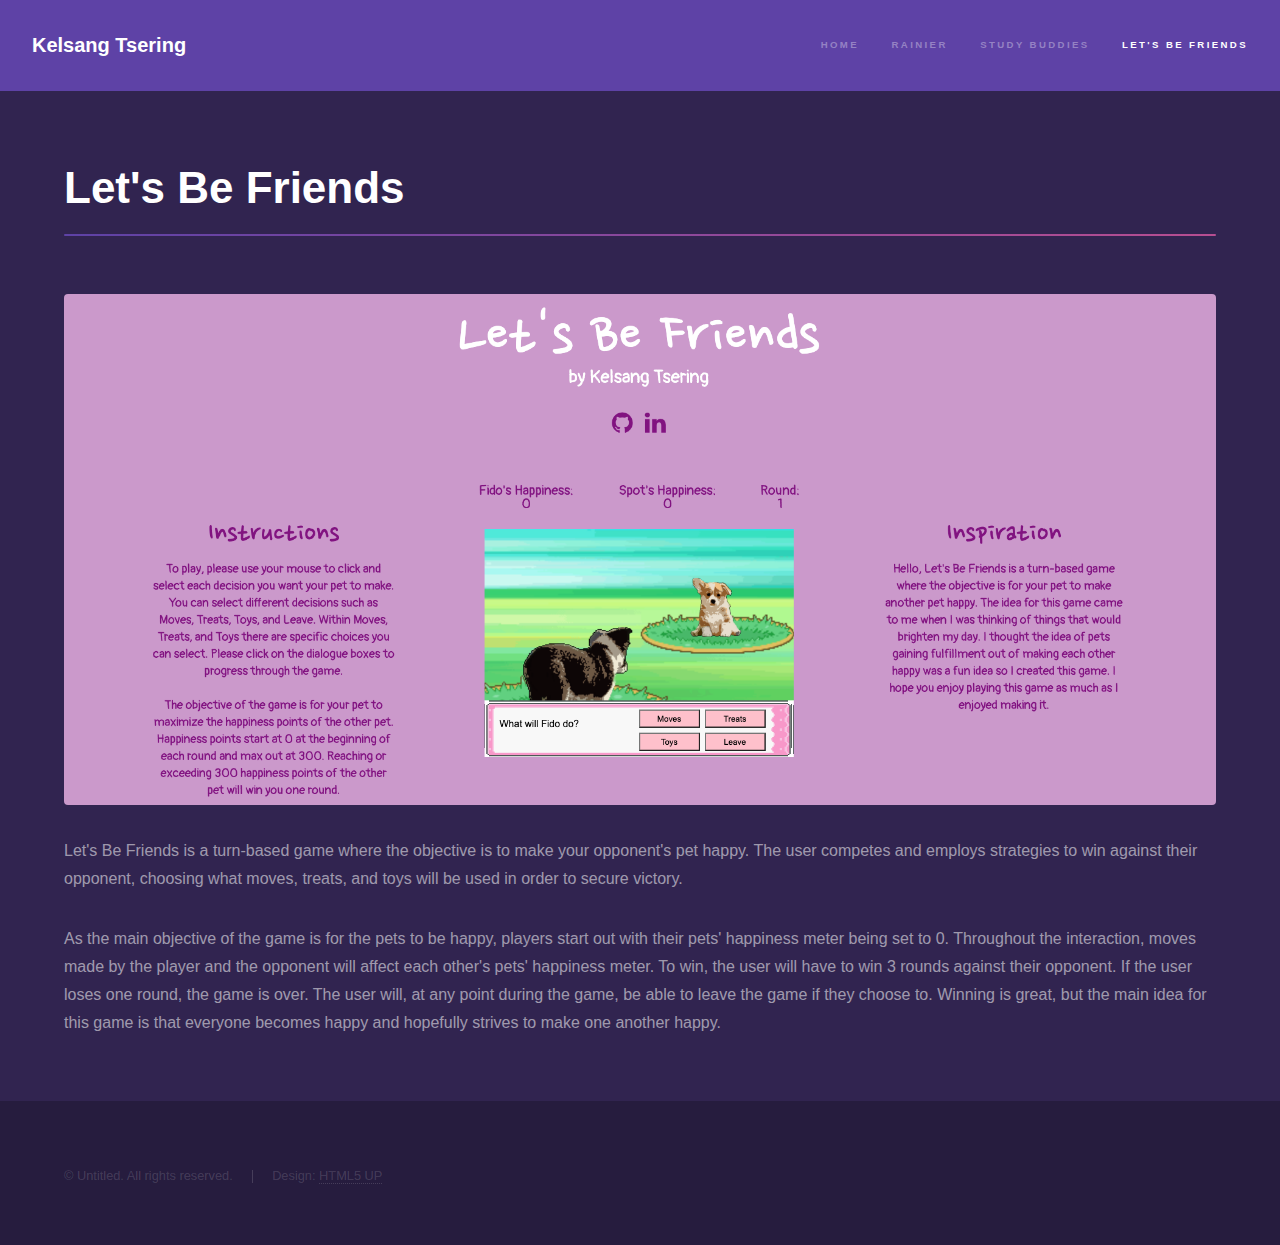
==== commit 9b31413d: "work on details pages" ====
--- a/letsbefriends.html
+++ b/letsbefriends.html
@@ -35,8 +35,8 @@
 						<div class="inner">
 							<h1 class="major">Let's Be Friends</h1>
 							<span class="image fit"><img src="images/letsbefriendsmain.png" alt="" /></span>
-							<p>Donec eget ex magna. Interdum et malesuada fames ac ante ipsum primis in faucibus. Pellentesque venenatis dolor imperdiet dolor mattis sagittis. Praesent rutrum sem diam, vitae egestas enim auctor sit amet. Pellentesque leo mauris, consectetur id ipsum sit amet, fergiat. Pellentesque in mi eu massa lacinia malesuada et a elit. Donec urna ex, lacinia in purus ac, pretium pulvinar mauris. Curabitur sapien risus, commodo eget turpis at, elementum convallis elit. Pellentesque enim turpis, hendrerit tristique.</p>
-							<p>Interdum et malesuada fames ac ante ipsum primis in faucibus. Pellentesque venenatis dolor imperdiet dolor mattis sagittis. Praesent rutrum sem diam, vitae egestas enim auctor sit amet. Pellentesque leo mauris, consectetur id ipsum sit amet, fersapien risus, commodo eget turpis at, elementum convallis elit. Pellentesque enim turpis, hendrerit tristique lorem ipsum dolor.</p>
+							<p>Let's Be Friends is a turn-based game where the objective is to make your opponent's pet happy. The user competes and employs strategies to win against their opponent, choosing what moves, treats, and toys will be used in order to secure victory.</p>
+							<p>As the main objective of the game is for the pets to be happy, players start out with their pets' happiness meter being set to 0. Throughout the interaction, moves made by the player and the opponent will affect each other's pets' happiness meter. To win, the user will have to win 3 rounds against their opponent. If the user loses one round, the game is over. The user will, at any point during the game, be able to leave the game if they choose to. Winning is great, but the main idea for this game is that everyone becomes happy and hopefully strives to make one another happy.</p>
 						</div>
 					</section>
 
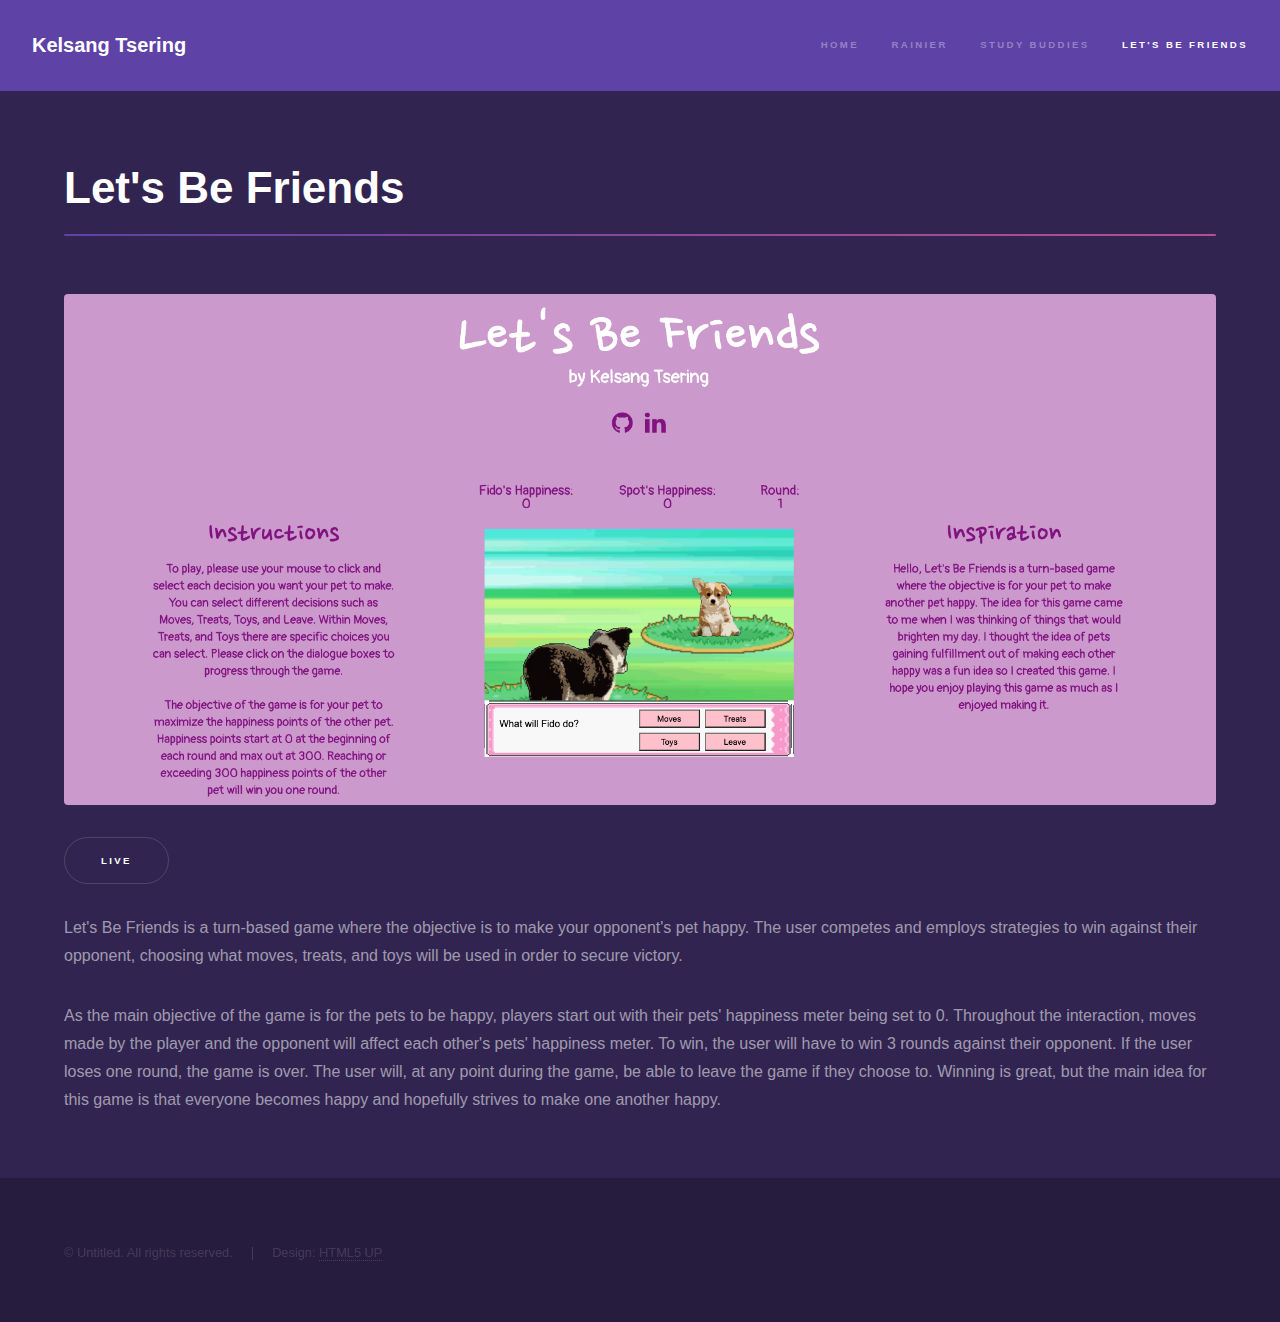
==== commit e482eed9: "add live links to individual project pages" ====
--- a/letsbefriends.html
+++ b/letsbefriends.html
@@ -35,7 +35,8 @@
 						<div class="inner">
 							<h1 class="major">Let's Be Friends</h1>
 							<span class="image fit"><img src="images/letsbefriendsmain.png" alt="" /></span>
-							<p>Let's Be Friends is a turn-based game where the objective is to make your opponent's pet happy. The user competes and employs strategies to win against their opponent, choosing what moves, treats, and toys will be used in order to secure victory.</p>
+							<a href="https://kelsangt.github.io/Lets-Be-Friends/" class="button">Live</a>
+							<p class="mainBody">Let's Be Friends is a turn-based game where the objective is to make your opponent's pet happy. The user competes and employs strategies to win against their opponent, choosing what moves, treats, and toys will be used in order to secure victory.</p>
 							<p>As the main objective of the game is for the pets to be happy, players start out with their pets' happiness meter being set to 0. Throughout the interaction, moves made by the player and the opponent will affect each other's pets' happiness meter. To win, the user will have to win 3 rounds against their opponent. If the user loses one round, the game is over. The user will, at any point during the game, be able to leave the game if they choose to. Winning is great, but the main idea for this game is that everyone becomes happy and hopefully strives to make one another happy.</p>
 						</div>
 					</section>
--- a/assets/css/main.css
+++ b/assets/css/main.css
@@ -3913,3 +3913,6 @@
 	border-radius: 100%;
 }
 
+.mainBody {
+	margin-top: 30px;
+}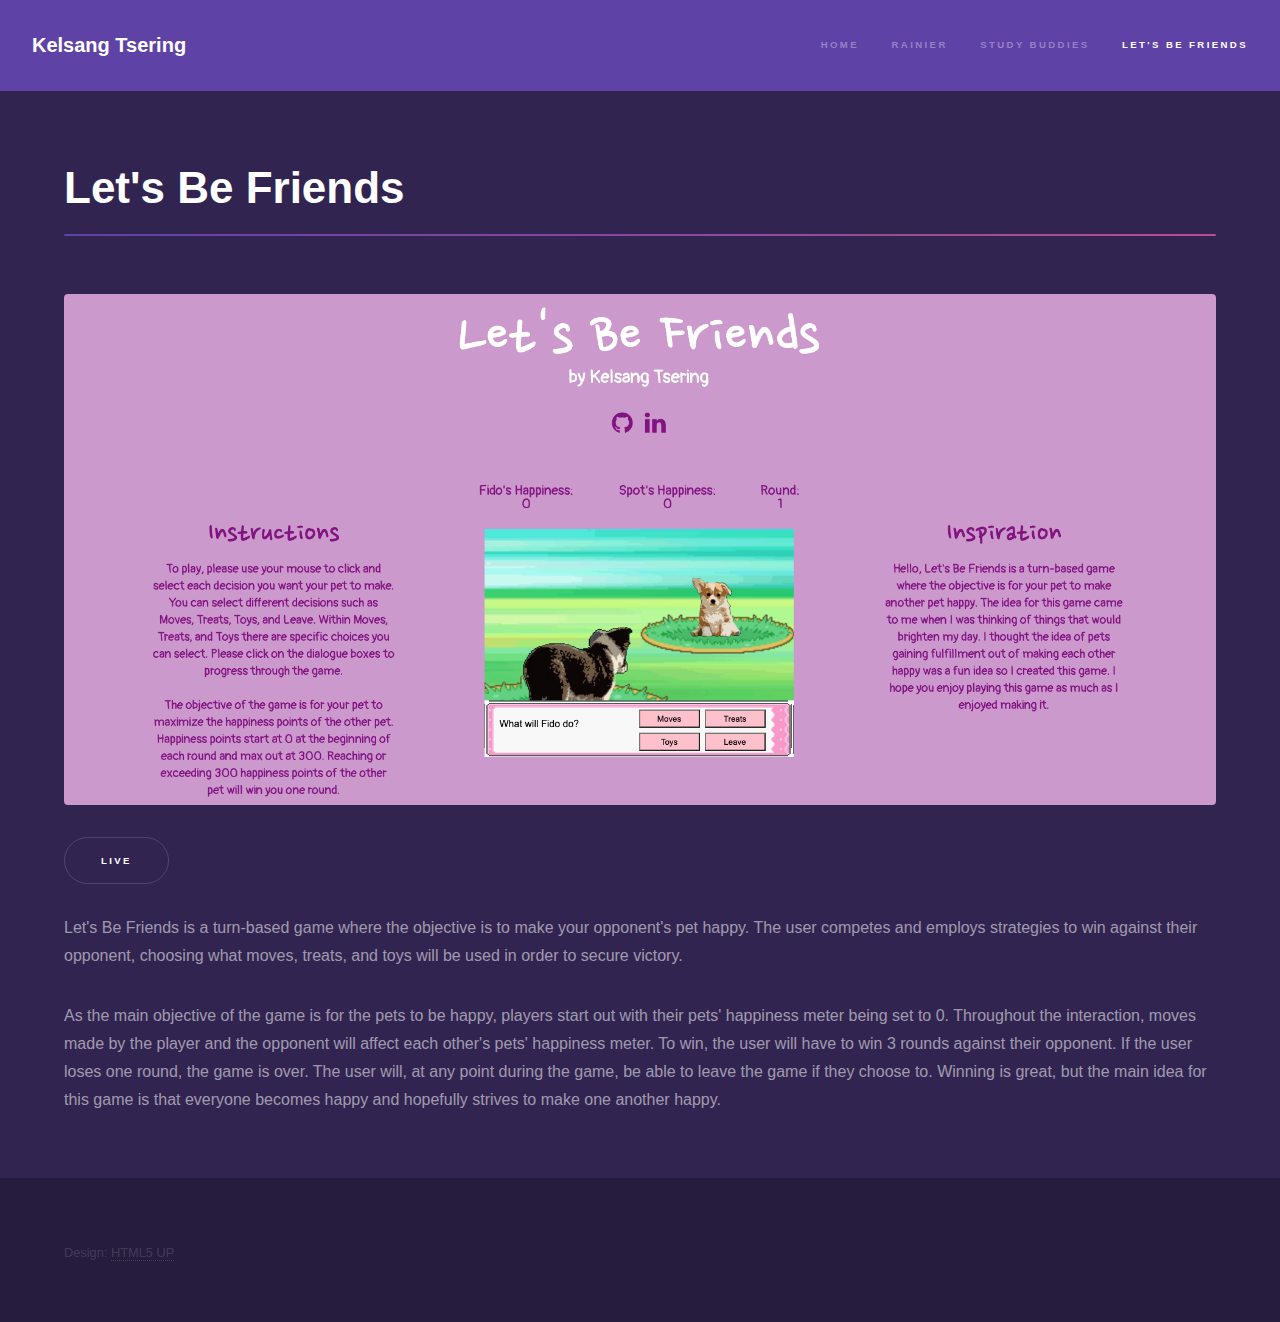
==== commit ce176579: "alter footer" ====
--- a/letsbefriends.html
+++ b/letsbefriends.html
@@ -47,7 +47,7 @@
 			<footer id="footer" class="wrapper alt">
 				<div class="inner">
 					<ul class="menu">
-						<li>&copy; Untitled. All rights reserved.</li><li>Design: <a href="http://html5up.net">HTML5 UP</a></li>
+						<li>Design: <a href="http://html5up.net">HTML5 UP</a></li>
 					</ul>
 				</div>
 			</footer>
--- a/assets/css/main.css
+++ b/assets/css/main.css
@@ -2808,6 +2808,8 @@
 		cursor: default;
 		list-style: none;
 		padding-left: 0;
+		height: 100px;
+		
 	}
 
 		ul.icons li {
@@ -3256,11 +3258,11 @@
 		}
 
 		.wrapper.style3 {
-			background-color: #b74e91;
+			background-color: #3e3ba5;;
 		}
 
 		.wrapper.style3-alt {
-			background-color: #953d75;
+			background-color: #343190;;
 		}
 
 		.wrapper.fullscreen {
@@ -3915,4 +3917,54 @@
 
 .mainBody {
 	margin-top: 30px;
+}
+
+#introDiv {
+	display: flex;
+	align-items: center;
+}
+
+#introDescription {
+	margin-left: 10vw;
+}
+
+.techIcon {
+	width: 100px;
+	height: 100px;
+}
+
+#skillsDiv {
+	/* background-color: rgb(135, 67, 110); */
+	display: flex;
+	flex-direction: row;
+	margin-bottom: 50px;
+}
+
+#techImg {
+	width: 80px;
+	margin-right: 25px;
+}
+
+.icons {
+	display: flex;
+	align-items: center;
+	justify-content: center;
+	width: 400px;
+}
+
+#ul-icons {
+	font-size: 50px;
+}
+
+.icons-2 {
+	display: flex;
+	cursor: default;
+	list-style: none;
+	padding-left: 0;
+	height: 100px;
+	flex-direction: row;
+}
+
+#icons-2-github {
+	margin-right: 10px;
 }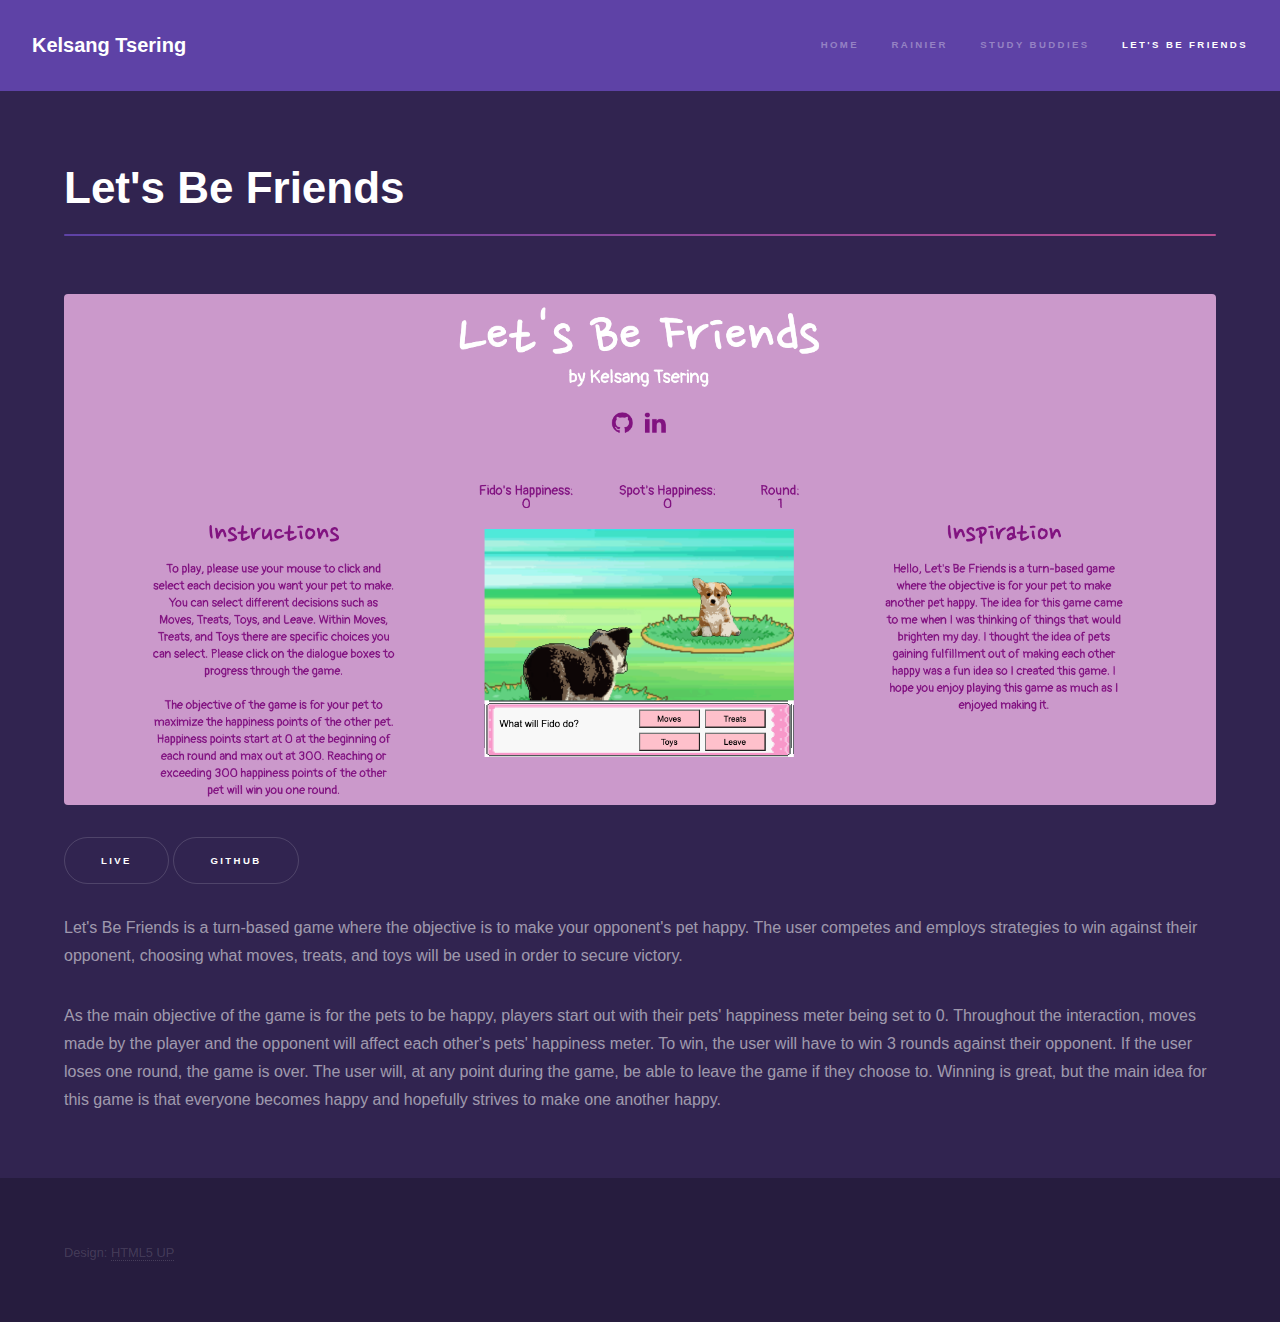
==== commit cc59df01: "add GitHub links to show pages for projects" ====
--- a/letsbefriends.html
+++ b/letsbefriends.html
@@ -36,6 +36,7 @@
 							<h1 class="major">Let's Be Friends</h1>
 							<span class="image fit"><img src="images/letsbefriendsmain.png" alt="" /></span>
 							<a href="https://kelsangt.github.io/Lets-Be-Friends/" class="button">Live</a>
+							<a href="https://github.com/kelsangt/Lets-Be-Friends" class="button">GitHub</a>
 							<p class="mainBody">Let's Be Friends is a turn-based game where the objective is to make your opponent's pet happy. The user competes and employs strategies to win against their opponent, choosing what moves, treats, and toys will be used in order to secure victory.</p>
 							<p>As the main objective of the game is for the pets to be happy, players start out with their pets' happiness meter being set to 0. Throughout the interaction, moves made by the player and the opponent will affect each other's pets' happiness meter. To win, the user will have to win 3 rounds against their opponent. If the user loses one round, the game is over. The user will, at any point during the game, be able to leave the game if they choose to. Winning is great, but the main idea for this game is that everyone becomes happy and hopefully strives to make one another happy.</p>
 						</div>
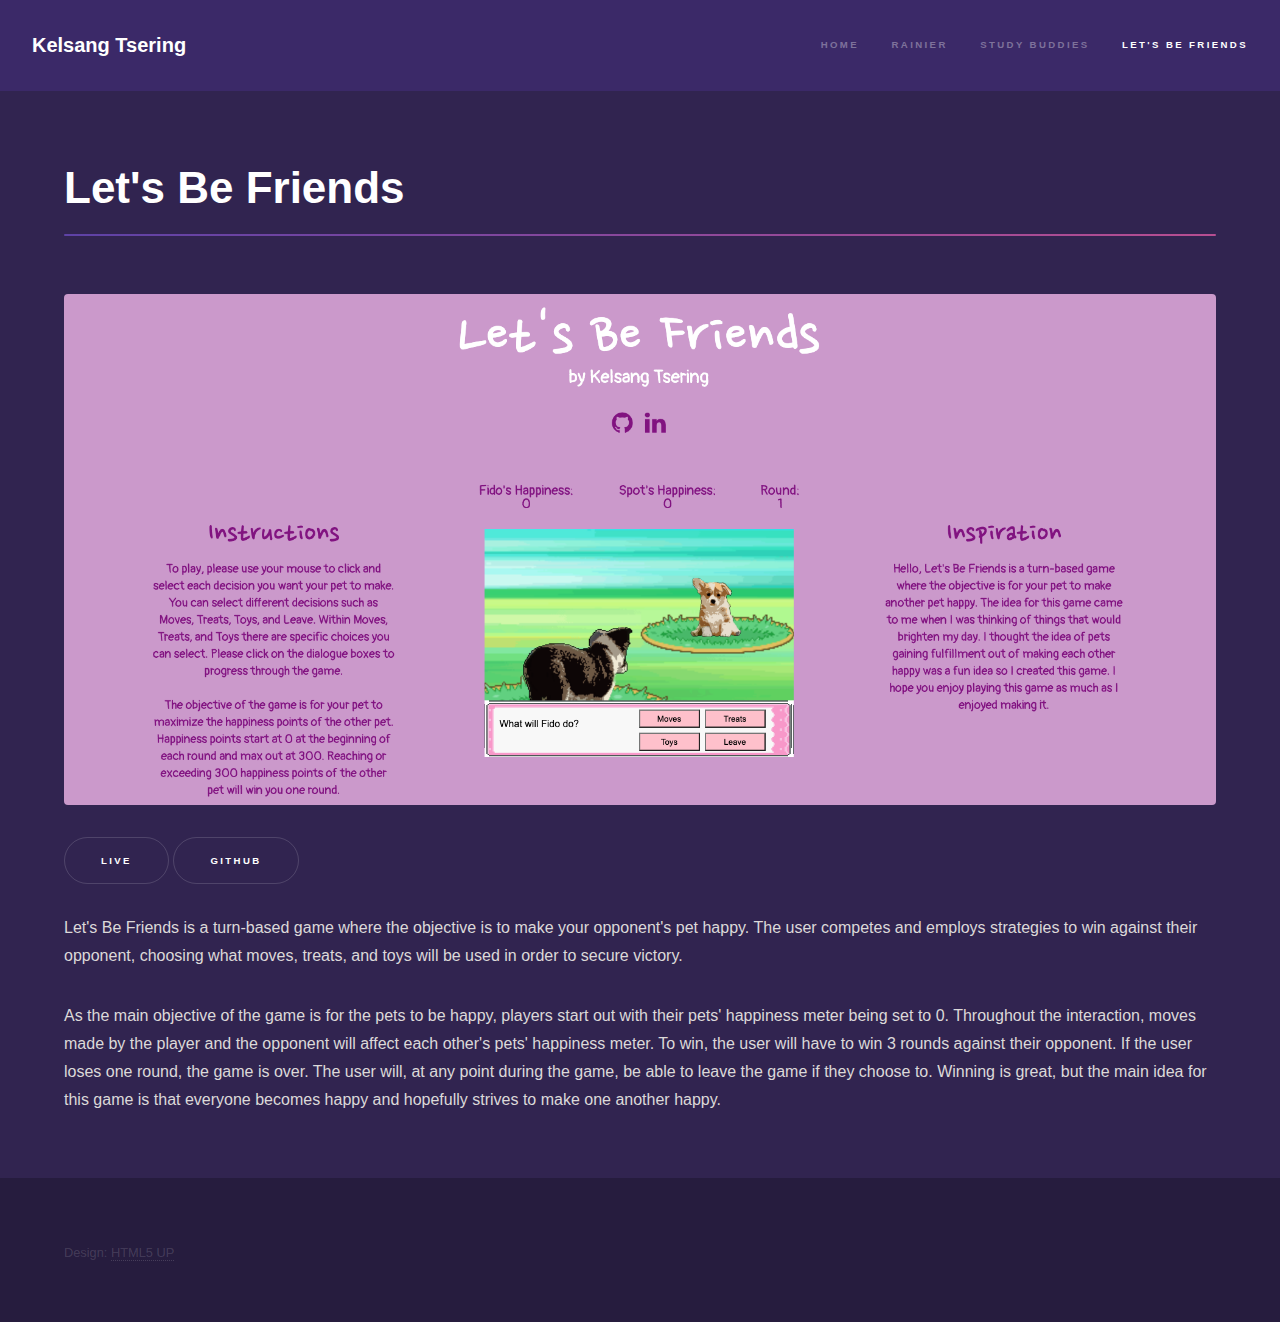
==== commit 535ebb9a: "update site" ====
--- a/letsbefriends.html
+++ b/letsbefriends.html
@@ -35,10 +35,10 @@
 						<div class="inner">
 							<h1 class="major">Let's Be Friends</h1>
 							<span class="image fit"><img src="images/letsbefriendsmain.png" alt="" /></span>
-							<a href="https://kelsangt.github.io/Lets-Be-Friends/" class="button">Live</a>
-							<a href="https://github.com/kelsangt/Lets-Be-Friends" class="button">GitHub</a>
+							<a target="_blank" href="https://kelsangt.github.io/Lets-Be-Friends/" class="button">Live</a>
+							<a target="_blank" href="https://github.com/kelsangt/Lets-Be-Friends" class="button">GitHub</a>
 							<p class="mainBody">Let's Be Friends is a turn-based game where the objective is to make your opponent's pet happy. The user competes and employs strategies to win against their opponent, choosing what moves, treats, and toys will be used in order to secure victory.</p>
-							<p>As the main objective of the game is for the pets to be happy, players start out with their pets' happiness meter being set to 0. Throughout the interaction, moves made by the player and the opponent will affect each other's pets' happiness meter. To win, the user will have to win 3 rounds against their opponent. If the user loses one round, the game is over. The user will, at any point during the game, be able to leave the game if they choose to. Winning is great, but the main idea for this game is that everyone becomes happy and hopefully strives to make one another happy.</p>
+							<p class="mainBody">As the main objective of the game is for the pets to be happy, players start out with their pets' happiness meter being set to 0. Throughout the interaction, moves made by the player and the opponent will affect each other's pets' happiness meter. To win, the user will have to win 3 rounds against their opponent. If the user loses one round, the game is over. The user will, at any point during the game, be able to leave the game if they choose to. Winning is great, but the main idea for this game is that everyone becomes happy and hopefully strives to make one another happy.</p>
 						</div>
 					</section>
 
--- a/assets/css/main.css
+++ b/assets/css/main.css
@@ -3242,15 +3242,15 @@
 		}
 
 		.wrapper.style1 {
-			background-color: #5e42a6;
+			background-color: #3b2968;
 		}
 
 		.wrapper.style1-alt {
-			background-color: #493382;
+			background-color: #3f2b70;
 		}
 
 		.wrapper.style2 {
-			background-color: #5052b5;
+			background-color: #404191;
 		}
 
 		.wrapper.style2-alt {
@@ -3258,7 +3258,7 @@
 		}
 
 		.wrapper.style3 {
-			background-color: #3e3ba5;;
+			background-color: #333070;;
 		}
 
 		.wrapper.style3-alt {
@@ -3372,7 +3372,7 @@
 		display: -webkit-flex;
 		display: -ms-flex;
 		display: flex;
-		background-color: #5e42a6;
+		background-color: #3b2968;
 		cursor: default;
 		padding: 1.75em 2em;
 	}
@@ -3917,6 +3917,7 @@
 
 .mainBody {
 	margin-top: 30px;
+	color: rgb(220, 217, 217);
 }
 
 #introDiv {
@@ -3967,4 +3968,12 @@
 
 #icons-2-github {
 	margin-right: 10px;
-}+}
+
+#introDescription {
+	color: rgb(220, 217, 217);
+}
+
+.projectDescription {
+	color: rgb(220, 217, 217);
+}
